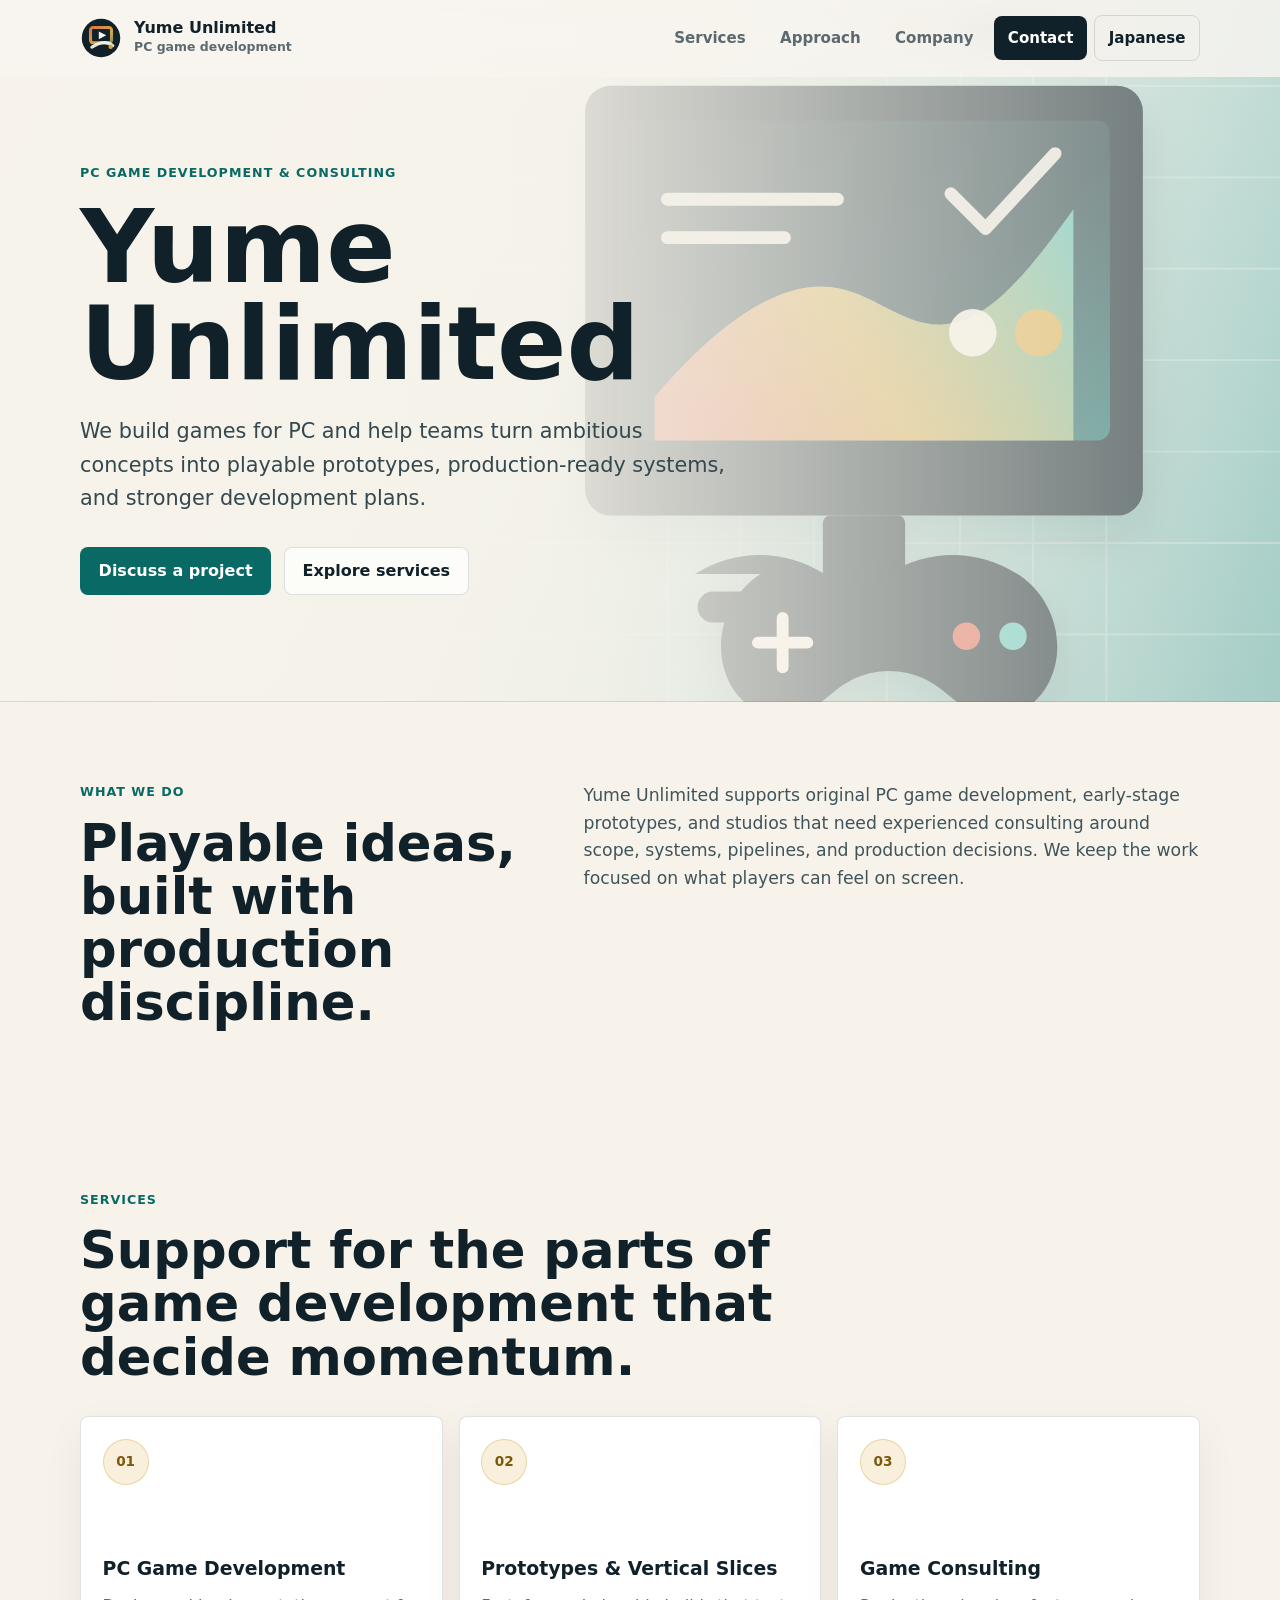
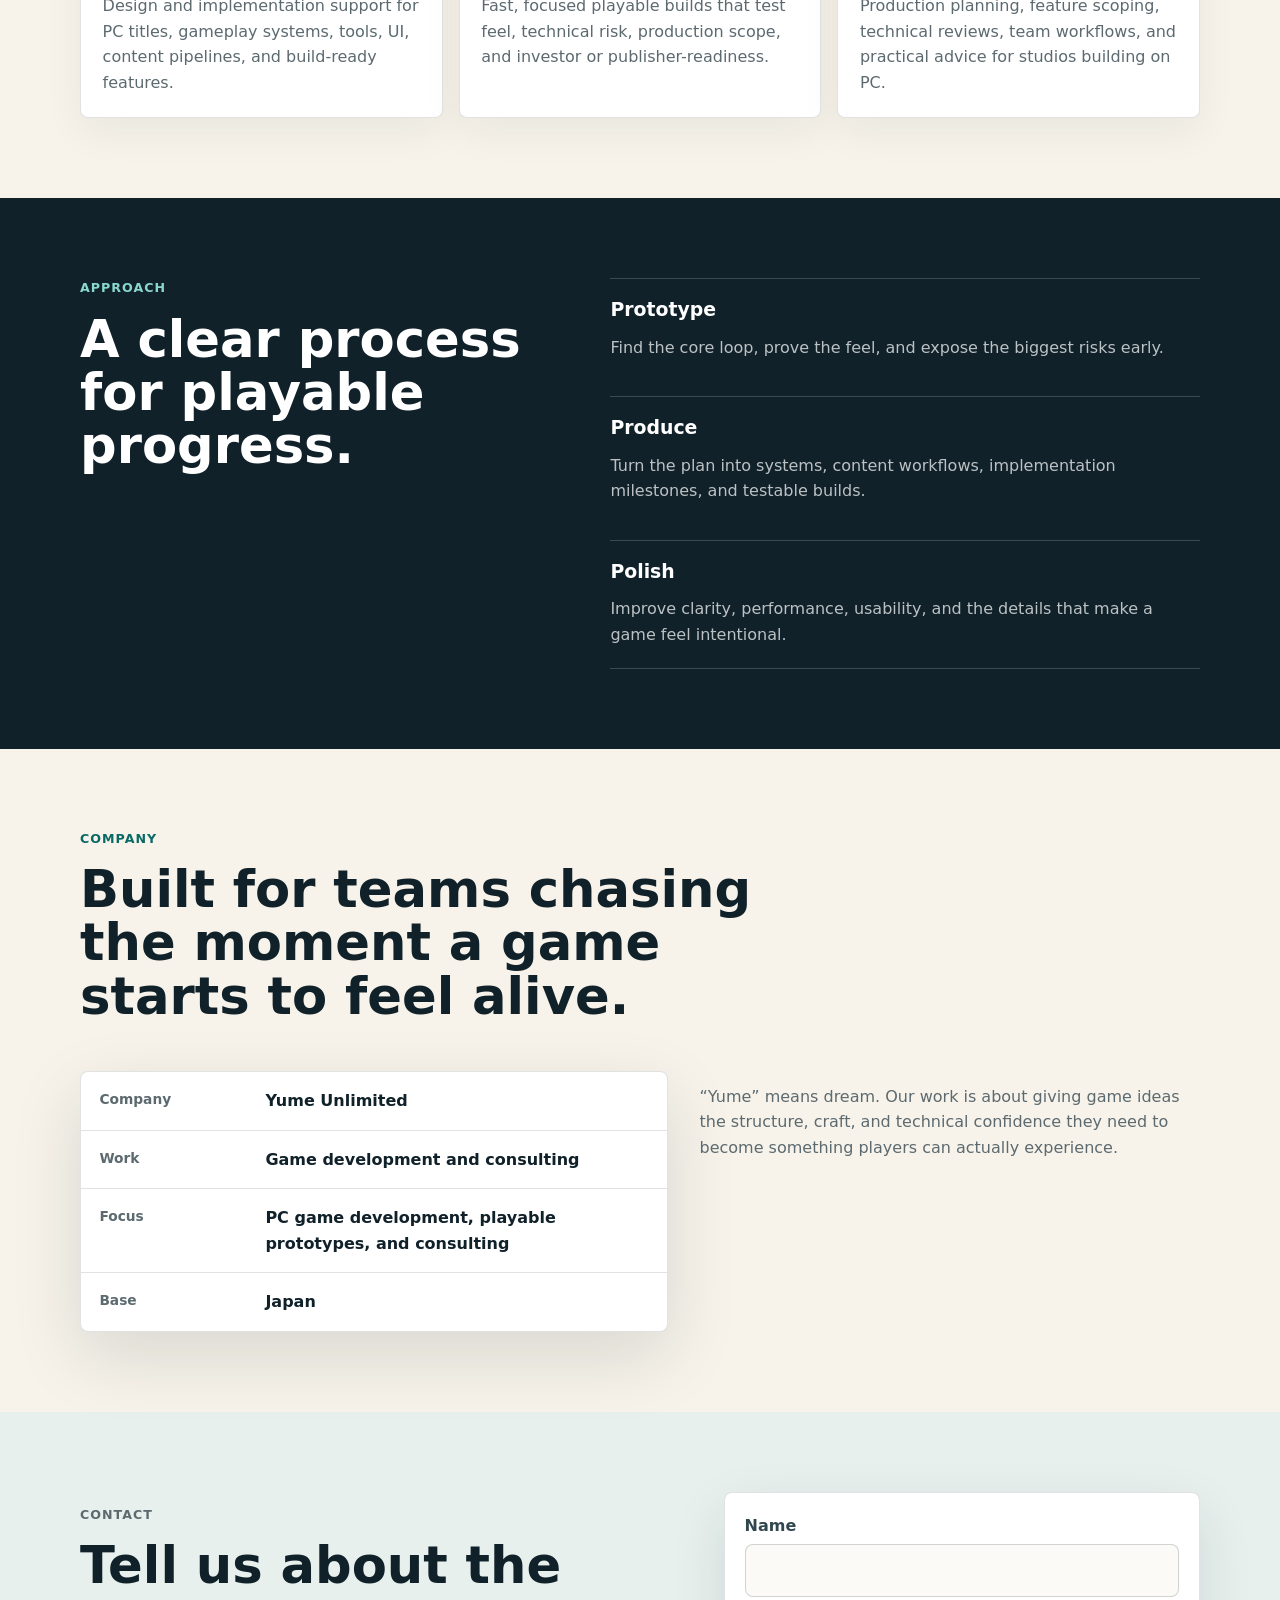
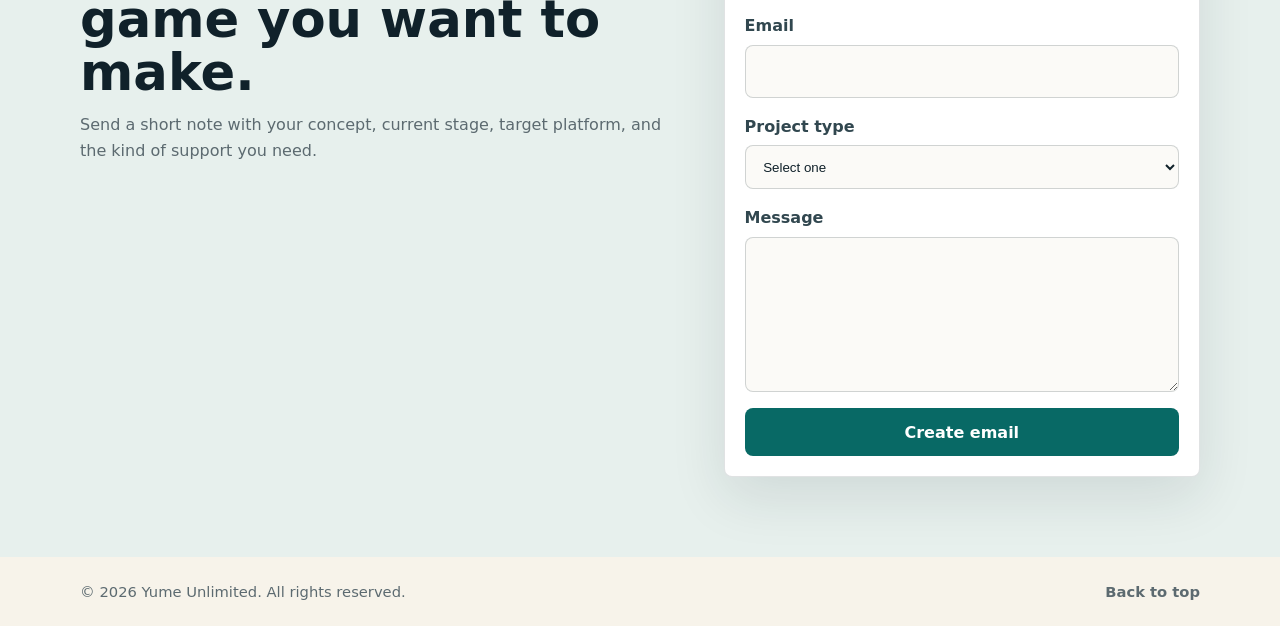
==== index.html @ 92b2bbd2 "First iteration" ====
<!doctype html>
<html lang="en">
  <head>
    <meta charset="utf-8">
    <meta name="viewport" content="width=device-width, initial-scale=1">
    <title>Yume Unlimited</title>
    <meta
      name="description"
      content="Yume Unlimited is a Japan-based PC game development and consulting company."
    >
    <meta name="theme-color" content="#0d1f2d">
    <meta property="og:title" content="Yume Unlimited">
    <meta
      property="og:description"
      content="PC game development, prototypes, production support, and consulting for teams building playable worlds."
    >
    <meta property="og:type" content="website">
    <link rel="icon" href="assets/favicon.svg" type="image/svg+xml">
    <link rel="preload" href="assets/hero-visual.svg" as="image" type="image/svg+xml">
    <link rel="stylesheet" href="styles.css">
  </head>
  <body>
    <a class="skip-link" href="#main">Skip to content</a>

    <header class="site-header" data-header>
      <nav class="nav" aria-label="Primary navigation">
        <a class="brand" href="#top" aria-label="Yume Unlimited home">
          <img src="assets/yume-symbol.svg" alt="" width="42" height="42">
          <span>
            <strong>Yume Unlimited</strong>
            <small>PC game development</small>
          </span>
        </a>

        <button class="nav-toggle" type="button" aria-controls="nav-menu" aria-expanded="false">
          <span class="sr-only">Toggle navigation</span>
          <span></span>
          <span></span>
          <span></span>
        </button>

        <div class="nav-menu" id="nav-menu" data-nav-menu>
          <a href="#services">Services</a>
          <a href="#approach">Approach</a>
          <a href="#company">Company</a>
          <a class="nav-cta" href="#contact">Contact</a>
          <a class="lang-switch" href="ja.html" lang="ja">Japanese</a>
        </div>
      </nav>
    </header>

    <main id="main">
      <section class="hero" id="top" aria-labelledby="hero-title">
        <div class="hero-media" aria-hidden="true"></div>
        <div class="hero-inner">
          <p class="eyebrow">PC game development &amp; consulting</p>
          <h1 id="hero-title">Yume Unlimited</h1>
          <p class="hero-copy">
            We build games for PC and help teams turn ambitious concepts into playable prototypes,
            production-ready systems, and stronger development plans.
          </p>
          <div class="hero-actions" aria-label="Primary actions">
            <a class="button primary" href="#contact">Discuss a project</a>
            <a class="button secondary" href="#services">Explore services</a>
          </div>
        </div>
      </section>

      <section class="section intro" aria-label="Company introduction">
        <div class="section-grid">
          <div>
            <p class="section-kicker">What we do</p>
            <h2>Playable ideas, built with production discipline.</h2>
          </div>
          <p>
            Yume Unlimited supports original PC game development, early-stage prototypes, and studios that
            need experienced consulting around scope, systems, pipelines, and production decisions. We keep
            the work focused on what players can feel on screen.
          </p>
        </div>
      </section>

      <section class="section services" id="services" aria-labelledby="services-title">
        <div class="section-heading">
          <p class="section-kicker">Services</p>
          <h2 id="services-title">Support for the parts of game development that decide momentum.</h2>
        </div>

        <div class="service-grid">
          <article class="service-card">
            <span class="service-icon" aria-hidden="true">01</span>
            <h3>PC Game Development</h3>
            <p>
              Design and implementation support for PC titles, gameplay systems, tools, UI, content
              pipelines, and build-ready features.
            </p>
          </article>

          <article class="service-card">
            <span class="service-icon" aria-hidden="true">02</span>
            <h3>Prototypes &amp; Vertical Slices</h3>
            <p>
              Fast, focused playable builds that test feel, technical risk, production scope, and investor
              or publisher-readiness.
            </p>
          </article>

          <article class="service-card">
            <span class="service-icon" aria-hidden="true">03</span>
            <h3>Game Consulting</h3>
            <p>
              Production planning, feature scoping, technical reviews, team workflows, and practical advice
              for studios building on PC.
            </p>
          </article>
        </div>
      </section>

      <section class="feature-band" id="approach" aria-labelledby="approach-title">
        <div class="feature-inner">
          <div>
            <p class="section-kicker">Approach</p>
            <h2 id="approach-title">A clear process for playable progress.</h2>
          </div>
          <div class="process-list">
            <article>
              <h3>Prototype</h3>
              <p>Find the core loop, prove the feel, and expose the biggest risks early.</p>
            </article>
            <article>
              <h3>Produce</h3>
              <p>Turn the plan into systems, content workflows, implementation milestones, and testable builds.</p>
            </article>
            <article>
              <h3>Polish</h3>
              <p>Improve clarity, performance, usability, and the details that make a game feel intentional.</p>
            </article>
          </div>
        </div>
      </section>

      <section class="section company" id="company" aria-labelledby="company-title">
        <div class="section-heading">
          <p class="section-kicker">Company</p>
          <h2 id="company-title">Built for teams chasing the moment a game starts to feel alive.</h2>
        </div>

        <div class="company-panel">
          <dl>
            <div>
              <dt>Company</dt>
              <dd>Yume Unlimited</dd>
            </div>
            <div>
              <dt>Work</dt>
              <dd>Game development and consulting</dd>
            </div>
            <div>
              <dt>Focus</dt>
              <dd>PC game development, playable prototypes, and consulting</dd>
            </div>
            <div>
              <dt>Base</dt>
              <dd>Japan</dd>
            </div>
          </dl>
          <p>
            “Yume” means dream. Our work is about giving game ideas the structure, craft, and technical
            confidence they need to become something players can actually experience.
          </p>
        </div>
      </section>

      <section class="contact-section" id="contact" aria-labelledby="contact-title">
        <div class="contact-inner">
          <div>
            <p class="section-kicker">Contact</p>
            <h2 id="contact-title">Tell us about the game you want to make.</h2>
            <p>
              Send a short note with your concept, current stage, target platform, and the kind of support
              you need.
            </p>
          </div>

          <form class="contact-form" data-contact-form>
            <label>
              <span>Name</span>
              <input name="name" type="text" autocomplete="name" required>
            </label>
            <label>
              <span>Email</span>
              <input name="email" type="email" autocomplete="email" required>
            </label>
            <label>
              <span>Project type</span>
              <select name="projectType" required>
                <option value="">Select one</option>
                <option>Original PC game development</option>
                <option>Prototype or vertical slice</option>
                <option>Consulting or production support</option>
                <option>Technical review</option>
              </select>
            </label>
            <label>
              <span>Message</span>
              <textarea name="message" rows="5" required></textarea>
            </label>
            <button class="button primary" type="submit">Create email</button>
          </form>
        </div>
      </section>
    </main>

    <footer class="site-footer">
      <p>&copy; <span data-year></span> Yume Unlimited. All rights reserved.</p>
      <a href="#top">Back to top</a>
    </footer>

    <script src="script.js"></script>
  </body>
</html>
---- styles.css ----
:root {
  --ink: #10212a;
  --muted: #5c6a70;
  --paper: #f7f3ea;
  --surface: #ffffff;
  --line: rgba(16, 33, 42, 0.13);
  --teal: #1d8a84;
  --teal-dark: #086965;
  --coral: #db5f4a;
  --gold: #d8ac46;
  --shadow: 0 24px 70px rgba(16, 33, 42, 0.13);
  --radius: 8px;
  color-scheme: light;
  font-family:
    Inter, ui-sans-serif, system-ui, -apple-system, BlinkMacSystemFont, "Segoe UI",
    "Hiragino Sans", "Yu Gothic", Meiryo, sans-serif;
}

* {
  box-sizing: border-box;
}

html {
  scroll-behavior: smooth;
}

body {
  margin: 0;
  background: var(--paper);
  color: var(--ink);
  font-size: 16px;
  line-height: 1.6;
}

body.nav-open {
  overflow: hidden;
}

img {
  display: block;
  max-width: 100%;
}

a {
  color: inherit;
  text-decoration: none;
}

button,
input,
textarea {
  font: inherit;
}

.skip-link,
.sr-only {
  position: absolute;
  width: 1px;
  height: 1px;
  padding: 0;
  margin: -1px;
  overflow: hidden;
  clip: rect(0, 0, 0, 0);
  white-space: nowrap;
  border: 0;
}

.skip-link:focus {
  z-index: 100;
  top: 1rem;
  left: 1rem;
  width: auto;
  height: auto;
  padding: 0.75rem 1rem;
  margin: 0;
  clip: auto;
  background: var(--surface);
  border: 1px solid var(--line);
  border-radius: var(--radius);
}

.site-header {
  position: fixed;
  z-index: 20;
  top: 0;
  right: 0;
  left: 0;
  background: rgba(248, 245, 239, 0.82);
  border-bottom: 1px solid transparent;
  backdrop-filter: blur(18px);
  transition:
    background 180ms ease,
    border-color 180ms ease,
    box-shadow 180ms ease;
}

.site-header.is-scrolled {
  background: rgba(248, 245, 239, 0.96);
  border-color: var(--line);
  box-shadow: 0 8px 22px rgba(16, 33, 42, 0.06);
}

.nav {
  display: flex;
  align-items: center;
  justify-content: space-between;
  width: min(1120px, calc(100% - 2rem));
  min-height: 76px;
  margin: 0 auto;
  gap: 1rem;
}

.brand {
  display: inline-flex;
  align-items: center;
  gap: 0.75rem;
  min-width: 0;
  font-weight: 700;
}

.brand img {
  flex: 0 0 auto;
}

.brand span {
  display: grid;
  gap: 0.02rem;
}

.brand strong {
  line-height: 1.1;
}

.brand small {
  color: var(--muted);
  font-size: 0.78rem;
  font-weight: 600;
  letter-spacing: 0;
}

.nav-menu {
  display: flex;
  align-items: center;
  gap: 0.45rem;
}

.nav-menu a {
  min-height: 42px;
  padding: 0.62rem 0.85rem;
  border-radius: var(--radius);
  color: var(--muted);
  font-size: 0.94rem;
  font-weight: 650;
  transition:
    background 160ms ease,
    color 160ms ease;
}

.nav-menu a:hover,
.nav-menu a:focus-visible {
  background: rgba(29, 127, 120, 0.09);
  color: var(--ink);
  outline: none;
}

.nav-menu .nav-cta {
  background: var(--ink);
  color: #fff;
}

.nav-menu .nav-cta:hover,
.nav-menu .nav-cta:focus-visible {
  background: var(--teal-dark);
  color: #fff;
}

.nav-menu .lang-switch {
  border: 1px solid var(--line);
  color: var(--ink);
}

.nav-menu .lang-switch:hover,
.nav-menu .lang-switch:focus-visible {
  border-color: rgba(29, 127, 120, 0.34);
}

.nav-toggle {
  display: none;
  place-items: center;
  width: 44px;
  height: 44px;
  padding: 0;
  background: var(--surface);
  border: 1px solid var(--line);
  border-radius: var(--radius);
  cursor: pointer;
}

.nav-toggle span:not(.sr-only) {
  display: block;
  width: 18px;
  height: 2px;
  margin: 2px 0;
  background: var(--ink);
  border-radius: 999px;
}

.hero {
  position: relative;
  display: grid;
  align-items: center;
  min-height: 78vh;
  padding: 8.5rem 1rem 5rem;
  overflow: hidden;
  background: #eaf0eb;
  isolation: isolate;
}

.hero-media {
  position: absolute;
  inset: 0;
  z-index: -2;
  background:
    linear-gradient(90deg, rgba(247, 243, 234, 0.98) 0%, rgba(247, 243, 234, 0.91) 43%, rgba(247, 243, 234, 0.34) 100%),
    url("assets/hero-visual.svg") center right / cover no-repeat;
}

.hero::after {
  position: absolute;
  right: 0;
  bottom: 0;
  left: 0;
  z-index: -1;
  height: 1px;
  background: var(--line);
  content: "";
}

.hero-inner {
  width: min(1120px, 100%);
  margin: 0 auto;
}

.eyebrow,
.section-kicker {
  margin: 0 0 0.9rem;
  color: var(--teal-dark);
  font-size: 0.79rem;
  font-weight: 800;
  letter-spacing: 0.08em;
  text-transform: uppercase;
}

.hero h1 {
  max-width: 760px;
  margin: 0;
  font-size: clamp(3rem, 8vw, 6.4rem);
  line-height: 0.95;
  letter-spacing: 0;
}

.hero-copy {
  max-width: 650px;
  margin: 1.45rem 0 0;
  color: #34484f;
  font-size: clamp(1.05rem, 2vw, 1.3rem);
}

.hero-actions {
  display: flex;
  flex-wrap: wrap;
  gap: 0.8rem;
  margin-top: 2rem;
}

.button {
  display: inline-flex;
  align-items: center;
  justify-content: center;
  min-height: 48px;
  padding: 0.78rem 1.1rem;
  border: 1px solid transparent;
  border-radius: var(--radius);
  font-weight: 760;
  line-height: 1.2;
  cursor: pointer;
  transition:
    background 160ms ease,
    border-color 160ms ease,
    color 160ms ease,
    transform 160ms ease;
}

.button:hover,
.button:focus-visible {
  transform: translateY(-1px);
  outline: none;
}

.button.primary {
  background: var(--teal-dark);
  color: #fff;
}

.button.primary:hover,
.button.primary:focus-visible {
  background: var(--ink);
}

.button.secondary {
  background: rgba(255, 255, 255, 0.72);
  border-color: var(--line);
  color: var(--ink);
}

.section {
  width: min(1120px, calc(100% - 2rem));
  margin: 0 auto;
  padding: 5rem 0;
}

.section-grid {
  display: grid;
  grid-template-columns: minmax(0, 0.85fr) minmax(0, 1.15fr);
  gap: 3rem;
  align-items: start;
}

h2 {
  margin: 0;
  font-size: clamp(2rem, 4vw, 3.45rem);
  line-height: 1.04;
  letter-spacing: 0;
}

h3 {
  margin: 0;
  font-size: 1.18rem;
  line-height: 1.25;
  letter-spacing: 0;
}

p {
  margin: 0;
}

.intro p:not(.section-kicker) {
  color: #40545b;
  font-size: 1.08rem;
}

.section-heading {
  max-width: 760px;
  margin-bottom: 2rem;
}

.service-grid {
  display: grid;
  grid-template-columns: repeat(3, minmax(0, 1fr));
  gap: 1rem;
}

.service-card {
  min-height: 280px;
  padding: 1.35rem;
  background: var(--surface);
  border: 1px solid var(--line);
  border-radius: var(--radius);
  box-shadow: 0 14px 40px rgba(16, 33, 42, 0.06);
}

.service-icon {
  display: inline-grid;
  place-items: center;
  width: 46px;
  height: 46px;
  margin-bottom: 4.5rem;
  background: rgba(215, 167, 67, 0.18);
  border: 1px solid rgba(215, 167, 67, 0.38);
  border-radius: 50%;
  color: #7d5a09;
  font-size: 0.85rem;
  font-weight: 800;
}

.service-card p,
.process-list p,
.company-panel p,
.contact-inner p {
  margin-top: 0.8rem;
  color: var(--muted);
}

.feature-band {
  background: var(--ink);
  color: #fff;
}

.feature-inner {
  display: grid;
  grid-template-columns: minmax(0, 0.9fr) minmax(0, 1.1fr);
  gap: 3rem;
  width: min(1120px, calc(100% - 2rem));
  margin: 0 auto;
  padding: 5rem 0;
}

.feature-band .section-kicker {
  color: #8ad8cd;
}

.process-list {
  display: grid;
  gap: 1rem;
}

.process-list article {
  padding: 1.2rem 0 1.25rem;
  border-top: 1px solid rgba(255, 255, 255, 0.18);
}

.process-list article:last-child {
  border-bottom: 1px solid rgba(255, 255, 255, 0.18);
}

.process-list p {
  color: rgba(255, 255, 255, 0.72);
}

.company-panel {
  display: grid;
  grid-template-columns: minmax(0, 1.08fr) minmax(0, 0.92fr);
  gap: 2rem;
  align-items: start;
  padding-top: 1rem;
}

.company-panel dl {
  display: grid;
  margin: 0;
  background: var(--surface);
  border: 1px solid var(--line);
  border-radius: var(--radius);
  box-shadow: var(--shadow);
}

.company-panel dl div {
  display: grid;
  grid-template-columns: 150px minmax(0, 1fr);
  gap: 1rem;
  padding: 1rem 1.15rem;
  border-bottom: 1px solid var(--line);
}

.company-panel dl div:last-child {
  border-bottom: 0;
}

dt {
  color: var(--muted);
  font-size: 0.86rem;
  font-weight: 760;
}

dd {
  margin: 0;
  font-weight: 700;
}

.contact-section {
  padding: 5rem 1rem;
  background: #e7f0ed;
}

.contact-inner {
  display: grid;
  grid-template-columns: minmax(0, 0.9fr) minmax(320px, 0.72fr);
  gap: 3rem;
  width: min(1120px, 100%);
  margin: 0 auto;
  align-items: start;
}

.contact-form {
  display: grid;
  gap: 1rem;
  padding: 1.25rem;
  background: var(--surface);
  border: 1px solid var(--line);
  border-radius: var(--radius);
  box-shadow: 0 20px 55px rgba(16, 33, 42, 0.11);
}

.contact-form label {
  display: grid;
  gap: 0.35rem;
  color: #31474f;
  font-weight: 720;
}

.contact-form input,
.contact-form select,
.contact-form textarea {
  width: 100%;
  padding: 0.8rem 0.85rem;
  background: #fbfaf7;
  border: 1px solid rgba(16, 33, 42, 0.18);
  border-radius: var(--radius);
  color: var(--ink);
}

.contact-form input:focus,
.contact-form select:focus,
.contact-form textarea:focus {
  border-color: var(--teal);
  box-shadow: 0 0 0 3px rgba(29, 127, 120, 0.16);
  outline: none;
}

.contact-form textarea {
  resize: vertical;
}

.site-footer {
  display: flex;
  align-items: center;
  justify-content: space-between;
  gap: 1rem;
  width: min(1120px, calc(100% - 2rem));
  margin: 0 auto;
  padding: 1.4rem 0;
  color: var(--muted);
  font-size: 0.92rem;
}

.site-footer a {
  font-weight: 760;
}

@media (max-width: 860px) {
  .nav-toggle {
    display: grid;
  }

  .nav-menu {
    position: fixed;
    top: 76px;
    right: 1rem;
    left: 1rem;
    display: grid;
    gap: 0.35rem;
    padding: 0.6rem;
    background: rgba(255, 255, 255, 0.97);
    border: 1px solid var(--line);
    border-radius: var(--radius);
    box-shadow: var(--shadow);
    opacity: 0;
    pointer-events: none;
    transform: translateY(-8px);
    transition:
      opacity 160ms ease,
      transform 160ms ease;
  }

  body.nav-open .nav-menu {
    opacity: 1;
    pointer-events: auto;
    transform: translateY(0);
  }

  .hero {
    min-height: auto;
    padding-top: 8rem;
  }

  .hero-media {
    background:
      linear-gradient(180deg, rgba(247, 243, 234, 0.98) 0%, rgba(247, 243, 234, 0.88) 62%, rgba(247, 243, 234, 0.72) 100%),
      url("assets/hero-visual.svg") center bottom / cover no-repeat;
  }

  .section-grid,
  .feature-inner,
  .company-panel,
  .contact-inner {
    grid-template-columns: 1fr;
    gap: 2rem;
  }

  .service-grid {
    grid-template-columns: 1fr;
  }

  .service-card {
    min-height: auto;
  }

  .service-icon {
    margin-bottom: 2.6rem;
  }
}

@media (max-width: 560px) {
  .nav {
    width: min(100% - 1rem, 1120px);
  }

  .brand strong {
    font-size: 0.94rem;
  }

  .brand small {
    font-size: 0.72rem;
  }

  .hero {
    padding: 7rem 1rem 4rem;
  }

  .hero-actions,
  .button {
    width: 100%;
  }

  .section,
  .feature-inner,
  .contact-section {
    padding-top: 4rem;
    padding-bottom: 4rem;
  }

  .company-panel dl div {
    grid-template-columns: 1fr;
    gap: 0.2rem;
  }

  .contact-inner {
    grid-template-columns: minmax(0, 1fr);
  }

  .site-footer {
    align-items: flex-start;
    flex-direction: column;
  }
}

@media (prefers-reduced-motion: reduce) {
  *,
  *::before,
  *::after {
    scroll-behavior: auto !important;
    transition-duration: 0.01ms !important;
    animation-duration: 0.01ms !important;
    animation-iteration-count: 1 !important;
  }
}
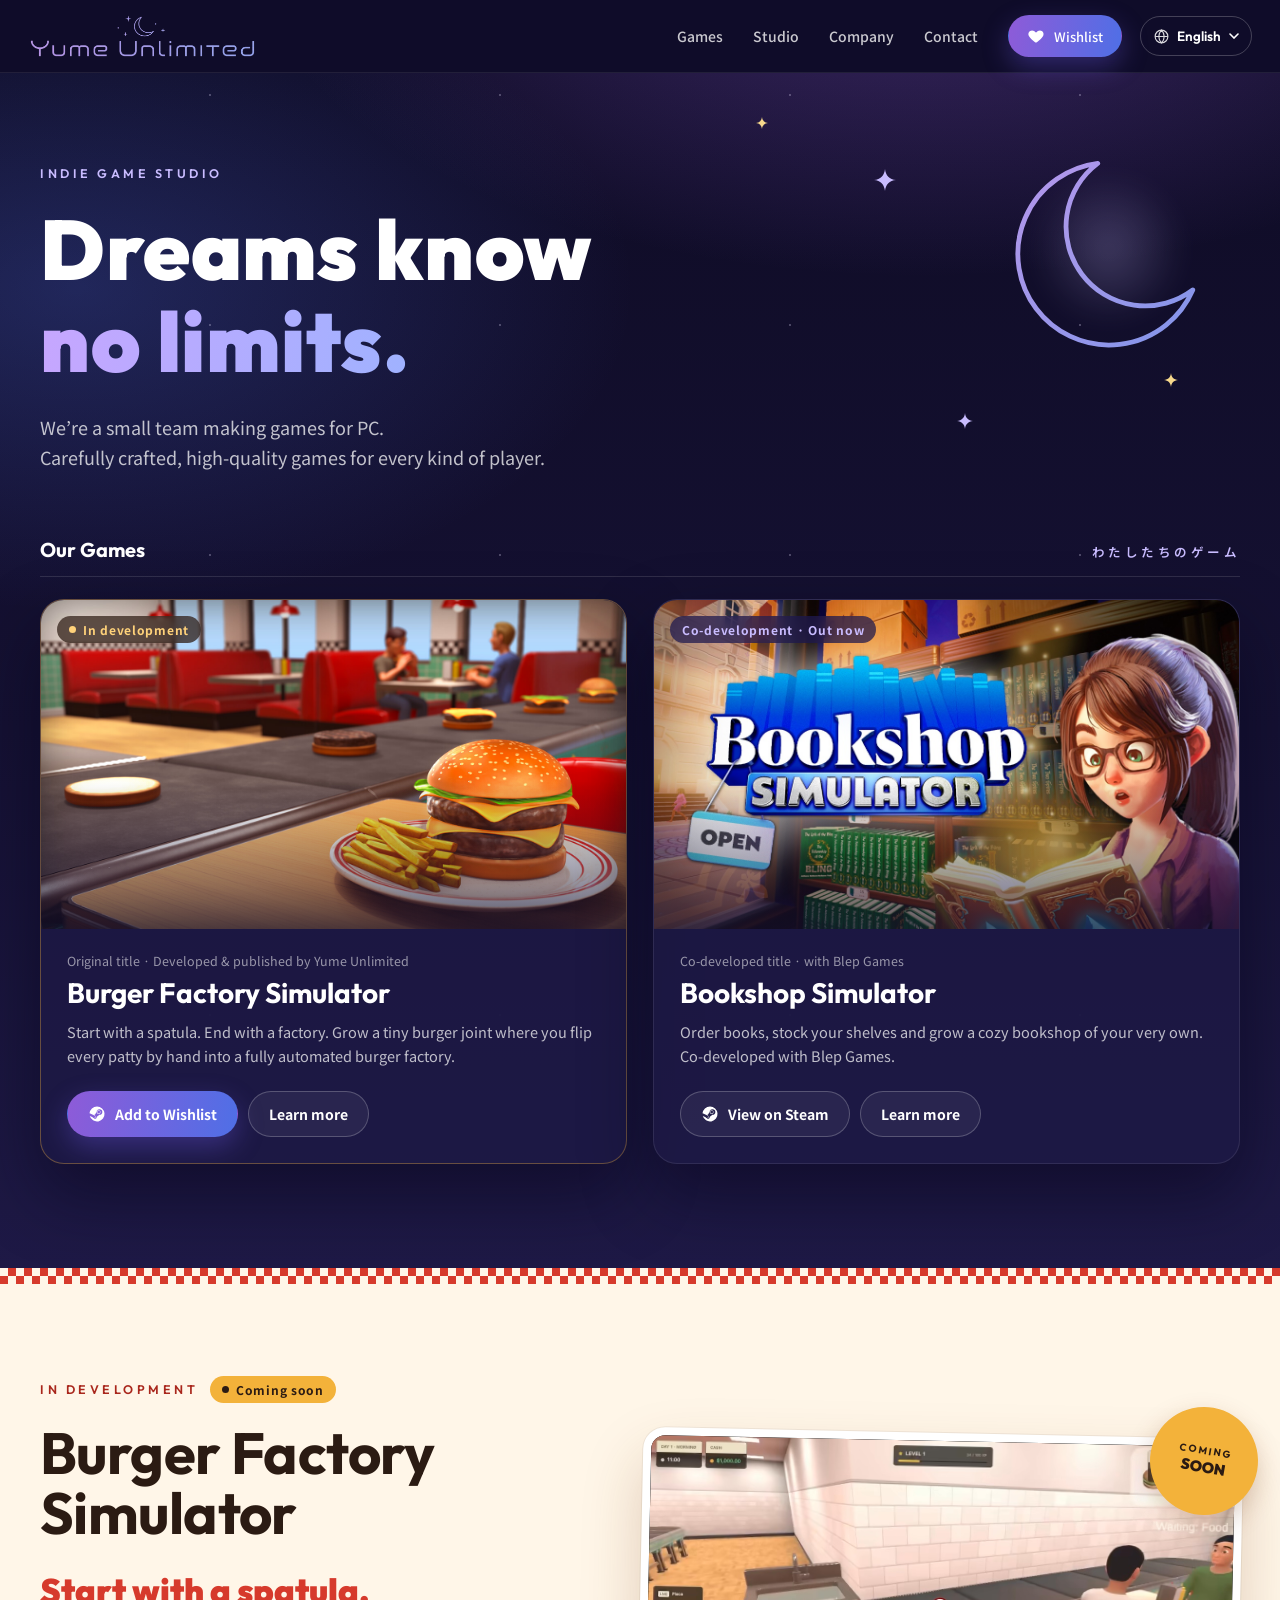
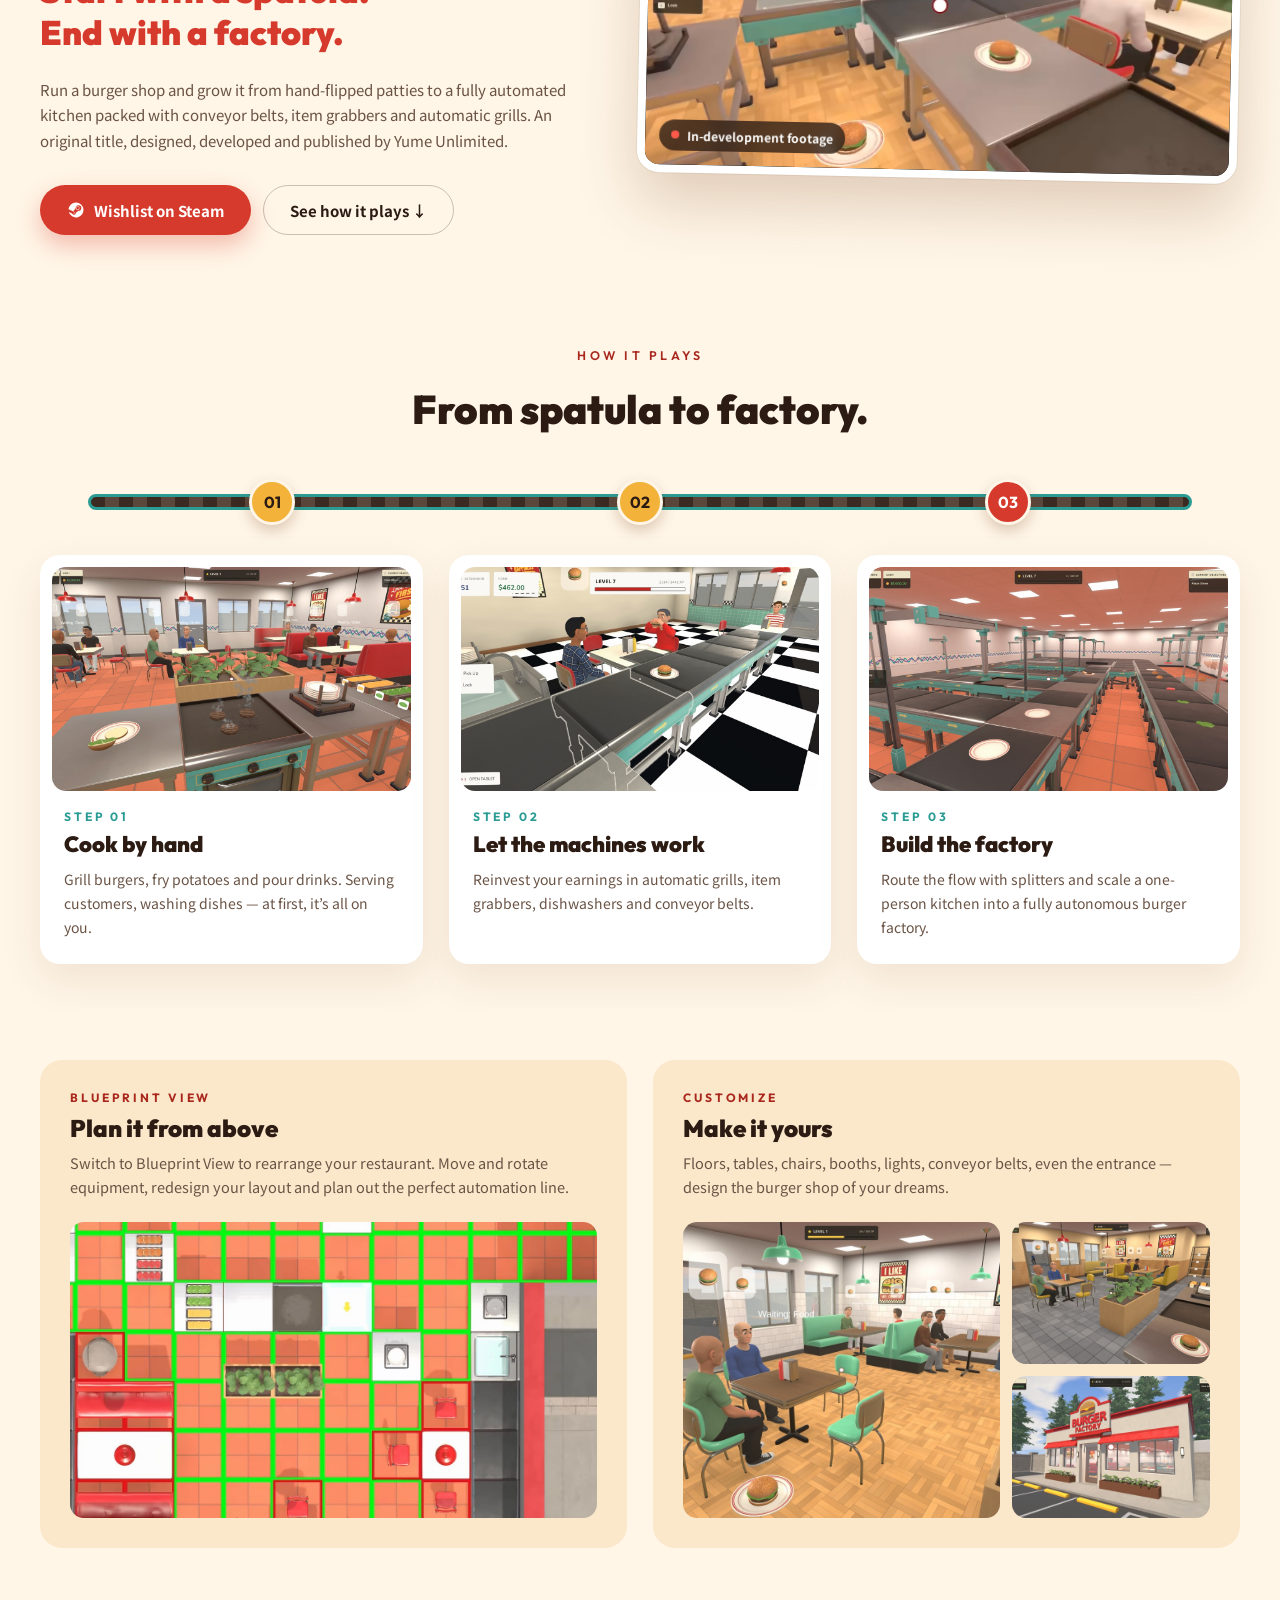
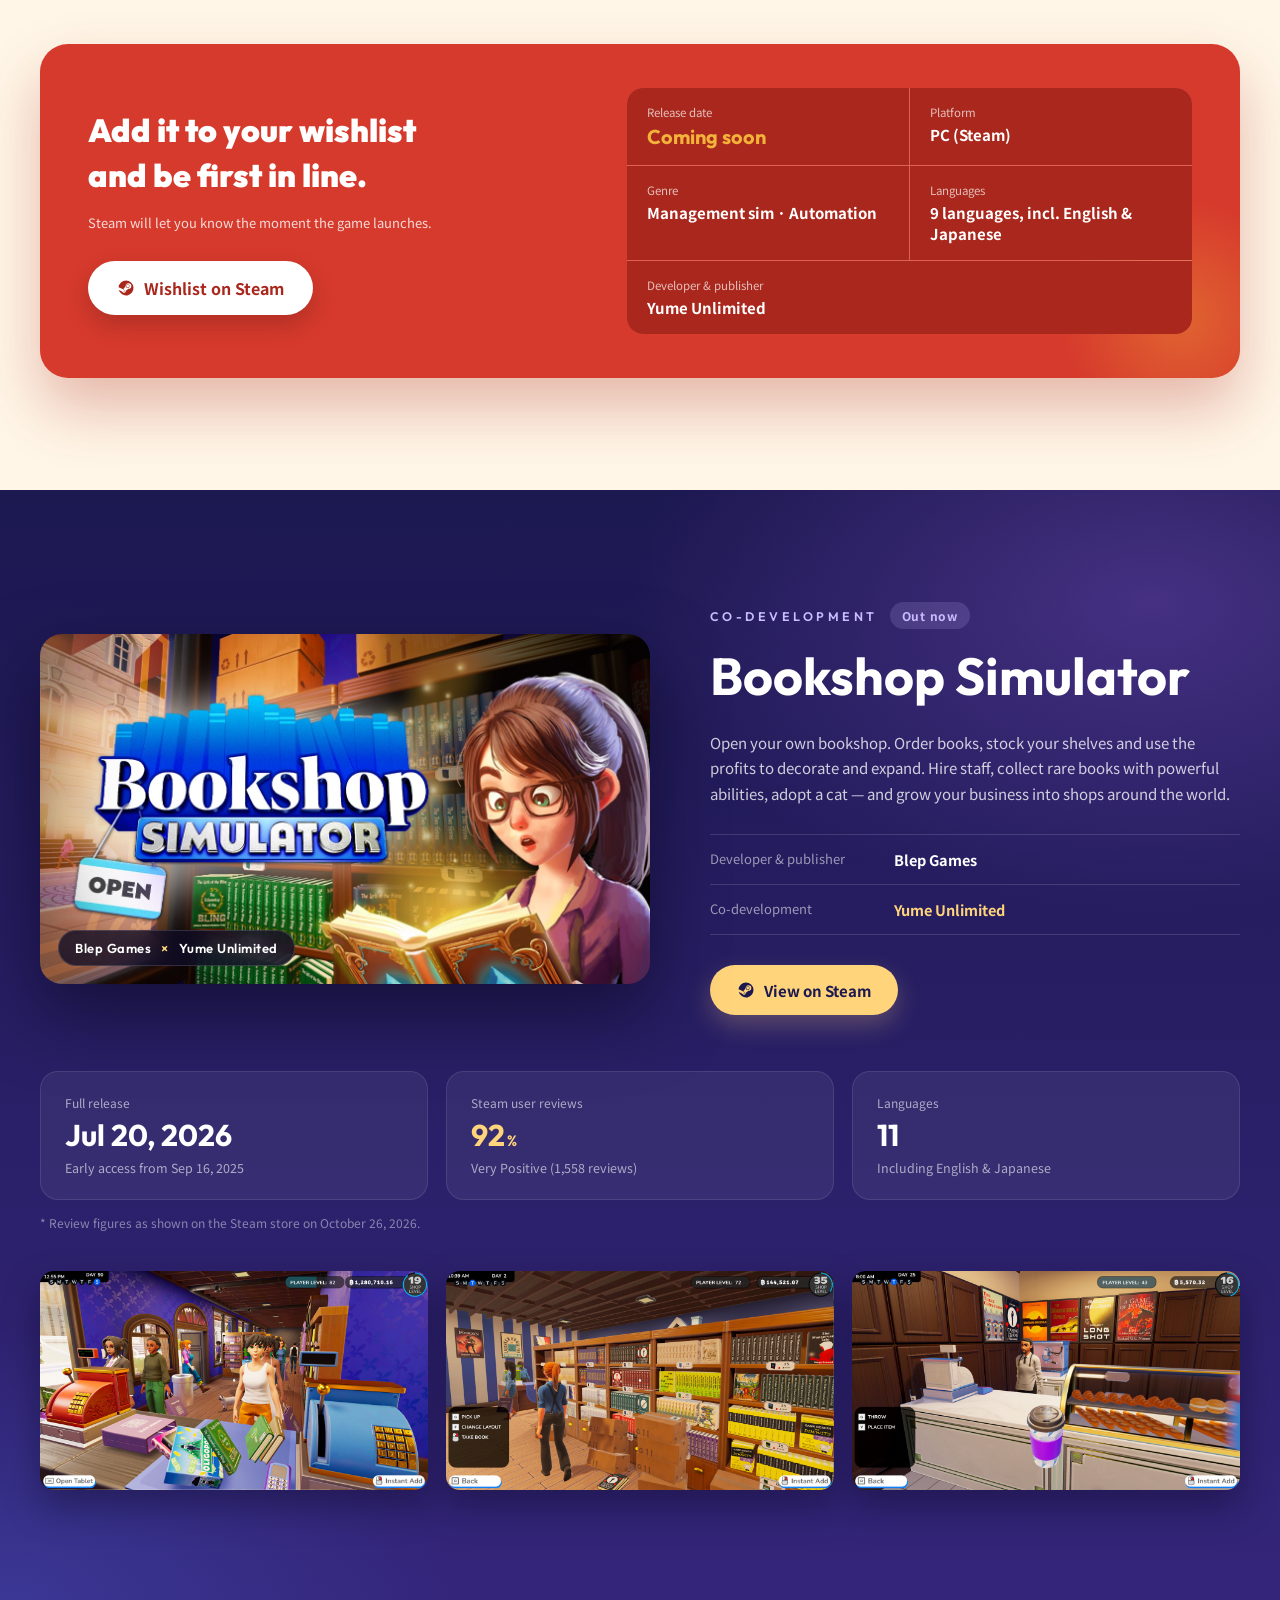
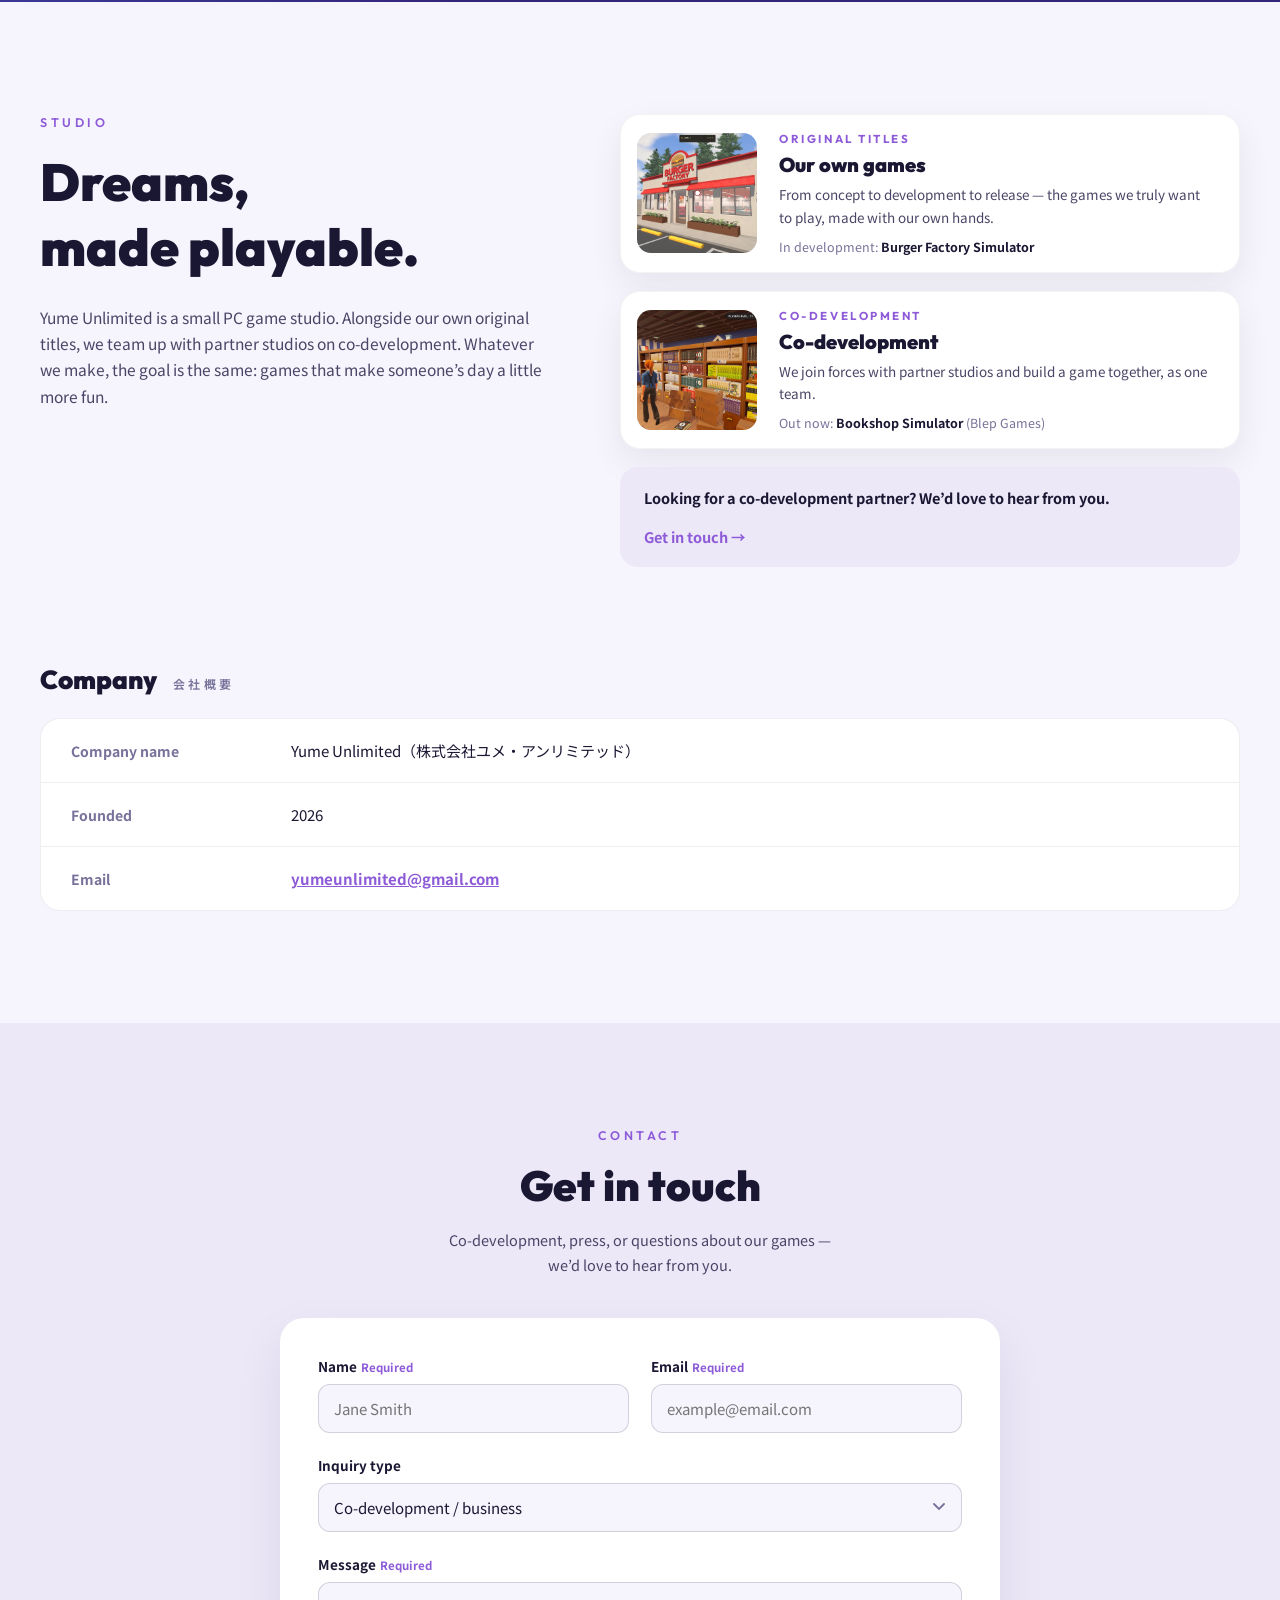
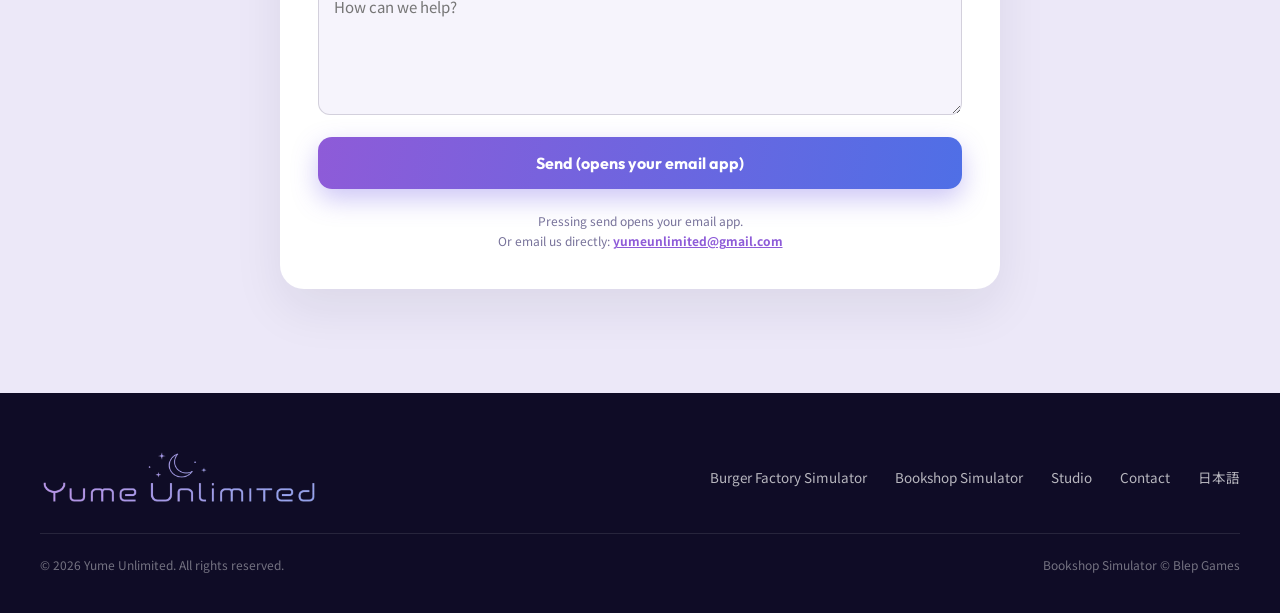
==== commit 4ad9c022: "Redesign site: showcase Burger Factory Simulator and Bookshop Simulator, English at / and Japanese a" ====
--- a/index.html
+++ b/index.html
@@ -1,221 +1,400 @@
-<!doctype html>
+<!DOCTYPE html>
 <html lang="en">
-  <head>
-    <meta charset="utf-8">
-    <meta name="viewport" content="width=device-width, initial-scale=1">
-    <title>Yume Unlimited</title>
-    <meta
-      name="description"
-      content="Yume Unlimited is a Japan-based PC game development and consulting company."
-    >
-    <meta name="theme-color" content="#0d1f2d">
-    <meta property="og:title" content="Yume Unlimited">
-    <meta
-      property="og:description"
-      content="PC game development, prototypes, production support, and consulting for teams building playable worlds."
-    >
-    <meta property="og:type" content="website">
-    <link rel="icon" href="assets/favicon.svg" type="image/svg+xml">
-    <link rel="preload" href="assets/hero-visual.svg" as="image" type="image/svg+xml">
-    <link rel="stylesheet" href="styles.css">
-  </head>
-  <body>
-    <a class="skip-link" href="#main">Skip to content</a>
-
-    <header class="site-header" data-header>
-      <nav class="nav" aria-label="Primary navigation">
-        <a class="brand" href="#top" aria-label="Yume Unlimited home">
-          <img src="assets/yume-symbol.svg" alt="" width="42" height="42">
-          <span>
-            <strong>Yume Unlimited</strong>
-            <small>PC game development</small>
-          </span>
-        </a>
-
-        <button class="nav-toggle" type="button" aria-controls="nav-menu" aria-expanded="false">
-          <span class="sr-only">Toggle navigation</span>
-          <span></span>
-          <span></span>
-          <span></span>
+<head>
+  <meta charset="utf-8">
+  <meta name="viewport" content="width=device-width, initial-scale=1">
+  <meta name="description" content="Yume Unlimited is a small PC game studio. Now developing Burger Factory Simulator, and co-developer of Bookshop Simulator with Blep Games.">
+  <meta name="theme-color" content="#151133">
+  <link rel="canonical" href="https://yumeunlimited.com/">
+  <!-- Language versions: English at /, Japanese at /ja/ -->
+  <link rel="alternate" hreflang="en" href="https://yumeunlimited.com/">
+  <link rel="alternate" hreflang="ja" href="https://yumeunlimited.com/ja/">
+  <link rel="alternate" hreflang="x-default" href="https://yumeunlimited.com/">
+  <link rel="icon" href="assets/favicon.svg" type="image/svg+xml">
+  <!-- Open Graph / Twitter — controls how the page looks when its link is shared -->
+  <meta property="og:type" content="website">
+  <meta property="og:site_name" content="Yume Unlimited">
+  <meta property="og:locale" content="en_US">
+  <meta property="og:locale:alternate" content="ja_JP">
+  <meta property="og:title" content="Yume Unlimited | Game Studio">
+  <meta property="og:description" content="Now in development: Burger Factory Simulator. Start with a spatula. End with a factory.">
+  <meta property="og:url" content="https://yumeunlimited.com/">
+  <meta property="og:image" content="https://yumeunlimited.com/assets/burger-keyart.jpg">
+  <meta name="twitter:card" content="summary_large_image">
+  <meta name="twitter:title" content="Yume Unlimited | Game Studio">
+  <meta name="twitter:description" content="Now in development: Burger Factory Simulator. Start with a spatula. End with a factory.">
+  <meta name="twitter:image" content="https://yumeunlimited.com/assets/burger-keyart.jpg">
+  <title>Yume Unlimited | Game Studio</title>
+  <link rel="preconnect" href="https://fonts.googleapis.com">
+  <link rel="preconnect" href="https://fonts.gstatic.com" crossorigin>
+  <link href="https://fonts.googleapis.com/css2?family=Zen+Maru+Gothic:wght@500;700;900&family=Noto+Sans+JP:wght@400;500;700&family=Outfit:wght@500;600;700;800&display=swap" rel="stylesheet">
+  <link rel="stylesheet" href="styles.css">
+</head>
+<body>
+
+  <a href="#top" class="skip-link">Skip to content</a>
+
+  <svg width="0" height="0" style="position:absolute" aria-hidden="true">
+    <symbol id="i-sparkle" viewBox="0 0 24 24"><path d="M12 0C12.6 7 17 11.4 24 12 17 12.6 12.6 17 12 24 11.4 17 7 12.6 0 12 7 11.4 11.4 7 12 0Z"/></symbol>
+    <symbol id="i-steam" viewBox="0 0 24 24"><path fill="currentColor" d="M12 2a10 10 0 0 0-9.96 9.14l5.36 2.22a2.8 2.8 0 0 1 1.6-.5h.16l2.39-3.46v-.05a3.78 3.78 0 1 1 3.78 3.78h-.09l-3.4 2.43v.13a2.84 2.84 0 0 1-5.62.57L2.38 14.7A10 10 0 1 0 12 2Zm-4.73 15.2-1.23-.51a2.13 2.13 0 1 0 1.17-2.9l1.27.53a1.57 1.57 0 1 1-1.2 2.89Zm9.46-7.77a2.52 2.52 0 1 0-2.52 2.52 2.52 2.52 0 0 0 2.52-2.52Zm-4.4 0a1.89 1.89 0 1 1 1.89 1.89 1.89 1.89 0 0 1-1.9-1.89Z"/></symbol>
+    <symbol id="i-heart" viewBox="0 0 24 24"><path fill="currentColor" d="M12 21s-7.5-4.6-9.6-9.3C.9 8.3 3 4.5 6.7 4.5c2.1 0 3.6 1.1 4.3 2.4h2c.7-1.3 2.2-2.4 4.3-2.4 3.7 0 5.8 3.8 4.3 7.2C19.5 16.4 12 21 12 21Z"/></symbol>
+    <symbol id="i-globe" viewBox="0 0 24 24"><g fill="none" stroke="currentColor" stroke-width="1.6"><circle cx="12" cy="12" r="9"/><path d="M3 12h18M12 3c2.5 2.6 3.8 5.6 3.8 9s-1.3 6.4-3.8 9c-2.5-2.6-3.8-5.6-3.8-9S9.5 5.6 12 3Z"/></g></symbol>
+  </svg>
+
+  <!-- HEADER -->
+  <header class="site-header">
+    <div class="header-inner">
+      <a href="#top" class="logo-link">
+        <img src="assets/yume-logo-ondark.png" alt="Yume Unlimited" width="229" height="46" decoding="async">
+      </a>
+      <div class="header-right">
+        <nav id="site-nav" class="site-nav">
+          <a href="#games">Games</a>
+          <a href="#studio">Studio</a>
+          <a href="#about">Company</a>
+          <a href="#contact">Contact</a>
+          <a href="https://store.steampowered.com/app/4966970/Burger_Factory_Simulator/" target="_blank" rel="noopener" class="btn btn--grad">
+            <svg aria-hidden="true"><use href="#i-heart"/></svg><span>Wishlist</span>
+          </a>
+        </nav>
+        <label class="lang-switch">
+          <svg aria-hidden="true"><use href="#i-globe"/></svg>
+          <select id="lang-select" aria-label="Language / 言語">
+            <option value="./" selected>English</option>
+            <option value="ja/" lang="ja">日本語</option>
+          </select>
+        </label>
+        <button class="nav-toggle" type="button" aria-label="Open menu" aria-controls="site-nav" aria-expanded="false">
+          <span></span><span></span><span></span>
         </button>
-
-        <div class="nav-menu" id="nav-menu" data-nav-menu>
-          <a href="#services">Services</a>
-          <a href="#approach">Approach</a>
-          <a href="#company">Company</a>
-          <a class="nav-cta" href="#contact">Contact</a>
-          <a class="lang-switch" href="ja.html" lang="ja">Japanese</a>
-        </div>
+      </div>
+    </div>
+  </header>
+
+  <main id="top">
+
+    <!-- HERO -->
+    <section class="hero">
+      <div class="hero-moon" aria-hidden="true">
+        <div class="glow"></div>
+        <svg viewBox="0 0 100 100" width="100%" height="100%">
+          <defs>
+            <linearGradient id="moon-g" x1="0" y1="0" x2="1" y2="1">
+              <stop offset="0" stop-color="#c7a6ff"/>
+              <stop offset="1" stop-color="#8fa4ff"/>
+            </linearGradient>
+          </defs>
+          <path d="M45.3 14.3 A38 38 0 1 0 84.9 67.1 A33 33 0 0 1 45.3 14.3 Z" fill="none" stroke="url(#moon-g)" stroke-width="2" stroke-linejoin="round"/>
+        </svg>
+      </div>
+      <svg class="sparkle s1" viewBox="0 0 24 24" aria-hidden="true"><use href="#i-sparkle"/></svg>
+      <svg class="sparkle s2" viewBox="0 0 24 24" aria-hidden="true"><use href="#i-sparkle"/></svg>
+      <svg class="sparkle s3" viewBox="0 0 24 24" aria-hidden="true"><use href="#i-sparkle"/></svg>
+      <svg class="sparkle s4" viewBox="0 0 24 24" aria-hidden="true"><use href="#i-sparkle"/></svg>
+
+      <div class="hero-content">
+        <div class="hero-intro">
+          <div class="eyebrow">INDIE GAME STUDIO</div>
+          <h1><span class="phrase">Dreams know</span> <span class="phrase grad-text">no limits.</span></h1>
+          <p>We’re a small team making games for PC. <br>Carefully crafted, high-quality games for every kind of player.</p>
+        </div>
+
+        <div id="games" class="games-label">
+          <h2>Our Games</h2>
+          <span>わたしたちのゲーム</span>
+        </div>
+        <div class="games-grid">
+          <article class="game-card game-card--feature">
+            <div class="media">
+              <img src="assets/burger-keyart.jpg" alt="" width="1438" height="810" decoding="async">
+              <span class="pill pill--dev"><span class="dot"></span><span>In development</span></span>
+            </div>
+            <div class="body">
+              <div class="kicker">Original title · Developed &amp; published by Yume Unlimited</div>
+              <h3><a href="#burger-factory">Burger Factory Simulator</a></h3>
+              <p>Start with a spatula. End with a factory. Grow a tiny burger joint where you flip every patty by hand into a fully automated burger factory.</p>
+              <div class="actions">
+                <a href="https://store.steampowered.com/app/4966970/Burger_Factory_Simulator/" target="_blank" rel="noopener" class="btn btn--grad">
+                  <svg aria-hidden="true"><use href="#i-steam"/></svg><span>Add to Wishlist</span>
+                </a>
+                <a href="#burger-factory" class="btn btn--ghost">Learn more</a>
+              </div>
+            </div>
+          </article>
+
+          <article class="game-card">
+            <div class="media">
+              <img src="assets/bookshop-keyart.jpg" alt="" width="1232" height="706" decoding="async">
+              <span class="pill pill--partner">Co-development · Out now</span>
+            </div>
+            <div class="body">
+              <div class="kicker">Co-developed title · with Blep Games</div>
+              <h3><a href="#bookshop">Bookshop Simulator</a></h3>
+              <p>Order books, stock your shelves and grow a cozy bookshop of your very own. Co-developed with Blep Games.</p>
+              <div class="actions">
+                <a href="https://store.steampowered.com/app/3467040/Bookshop_Simulator/" target="_blank" rel="noopener" class="btn btn--ghost">
+                  <svg aria-hidden="true"><use href="#i-steam"/></svg><span>View on Steam</span>
+                </a>
+                <a href="#bookshop" class="btn btn--ghost">Learn more</a>
+              </div>
+            </div>
+          </article>
+        </div>
+      </div>
+    </section>
+
+    <!-- BURGER FACTORY SIMULATOR — in development -->
+    <section id="burger-factory" class="bf">
+      <div class="container">
+        <div class="bf-intro">
+          <div class="reveal">
+            <div class="eyebrow">IN DEVELOPMENT <span class="pill pill--dev"><span class="dot"></span><span>Coming soon</span></span></div>
+            <h2 class="bf-title">Burger Factory<br>Simulator</h2>
+            <p class="bf-tagline">Start with a spatula.<br>End with a factory.</p>
+            <p class="bf-desc">Run a burger shop and grow it from hand-flipped patties to a fully automated kitchen packed with conveyor belts, item grabbers and automatic grills. An original title, designed, developed and published by Yume Unlimited.</p>
+            <div class="bf-ctas">
+              <a href="https://store.steampowered.com/app/4966970/Burger_Factory_Simulator/" target="_blank" rel="noopener" class="btn btn--red">
+                <svg aria-hidden="true"><use href="#i-steam"/></svg><span>Wishlist on Steam</span>
+              </a>
+              <a href="#bf-steps" class="btn btn--outline-dark">See how it plays ↓</a>
+            </div>
+          </div>
+          <div class="bf-media reveal">
+            <div class="bf-sticker" aria-hidden="true"><small>COMING</small>SOON</div>
+            <div class="video-frame">
+              <video src="assets/burger-automation.mp4" poster="assets/burger-automation-poster.jpg" muted loop playsinline autoplay preload="metadata" aria-label="Gameplay footage: burgers carried along a conveyor belt"></video>
+              <span class="video-tag">In-development footage</span>
+            </div>
+          </div>
+        </div>
+
+        <div id="bf-steps" class="bf-steps-head reveal">
+          <div class="eyebrow">HOW IT PLAYS</div>
+          <h3 class="bf-h3">From spatula to factory.</h3>
+        </div>
+        <div class="belt-wrap" aria-hidden="true">
+          <div class="belt"></div>
+          <div class="belt-stops"><span>01</span><span>02</span><span>03</span></div>
+        </div>
+        <div class="bf-steps">
+          <article class="step-card reveal">
+            <button class="shot" type="button" data-full="assets/burger-ss1.jpg"><img src="assets/burger-ss1.jpg" alt="Grilling patties behind the counter" width="1280" height="720" loading="lazy" decoding="async"></button>
+            <div class="step-no">STEP 01</div>
+            <h4>Cook by hand</h4>
+            <p>Grill burgers, fry potatoes and pour drinks. Serving customers, washing dishes — at first, it’s all on you.</p>
+          </article>
+          <article class="step-card reveal">
+            <button class="shot" type="button" data-full="assets/burger-ss5.jpg"><img src="assets/burger-ss5.jpg" alt="A conveyor belt carrying a burger to the dining area" width="1280" height="720" loading="lazy" decoding="async"></button>
+            <div class="step-no">STEP 02</div>
+            <h4>Let the machines work</h4>
+            <p>Reinvest your earnings in automatic grills, item grabbers, dishwashers and conveyor belts.</p>
+          </article>
+          <article class="step-card reveal">
+            <button class="shot" type="button" data-full="assets/burger-ss3.jpg"><img src="assets/burger-ss3.jpg" alt="A fully automated burger factory lined with conveyor belts" width="1280" height="720" loading="lazy" decoding="async"></button>
+            <div class="step-no">STEP 03</div>
+            <h4>Build the factory</h4>
+            <p>Route the flow with splitters and scale a one-person kitchen into a fully autonomous burger factory.</p>
+          </article>
+        </div>
+
+        <div class="bf-duo">
+          <article class="duo-card reveal">
+            <div>
+              <div class="label">BLUEPRINT VIEW</div>
+              <h4>Plan it from above</h4>
+              <p>Switch to Blueprint View to rearrange your restaurant. Move and rotate equipment, redesign your layout and plan out the perfect automation line.</p>
+            </div>
+            <video src="assets/burger-blueprint.mp4" poster="assets/burger-blueprint-poster.jpg" muted loop playsinline autoplay preload="metadata" aria-label="Placing equipment in Blueprint View"></video>
+          </article>
+          <article class="duo-card reveal">
+            <div>
+              <div class="label">CUSTOMIZE</div>
+              <h4>Make it yours</h4>
+              <p>Floors, tables, chairs, booths, lights, conveyor belts, even the entrance — design the burger shop of your dreams.</p>
+            </div>
+            <div class="duo-shots">
+              <button class="shot" type="button" data-full="assets/burger-ss2.jpg"><img src="assets/burger-ss2.jpg" alt="A dining room with mint-green booths" width="1280" height="720" loading="lazy" decoding="async"></button>
+              <div class="stack">
+                <button class="shot" type="button" data-full="assets/burger-ss6.jpg"><img src="assets/burger-ss6.jpg" alt="A dining room styled with yellow chairs" width="1280" height="720" loading="lazy" decoding="async"></button>
+                <button class="shot" type="button" data-full="assets/burger-ss4.jpg"><img src="assets/burger-ss4.jpg" alt="The Burger Factory storefront with red awnings" width="1280" height="720" loading="lazy" decoding="async"></button>
+              </div>
+            </div>
+          </article>
+        </div>
+
+        <div class="bf-launch reveal">
+          <div>
+            <h3><span class="phrase">Add it to your wishlist</span> <span class="phrase">and be first in line.</span></h3>
+            <p class="note">Steam will let you know the moment the game launches.</p>
+            <a href="https://store.steampowered.com/app/4966970/Burger_Factory_Simulator/" target="_blank" rel="noopener" class="btn btn--white">
+              <svg aria-hidden="true"><use href="#i-steam"/></svg><span>Wishlist on Steam</span>
+            </a>
+          </div>
+          <dl class="launch-meta">
+            <div><dt>Release date</dt><dd class="big">Coming soon</dd></div>
+            <div><dt>Platform</dt><dd>PC (Steam)</dd></div>
+            <div><dt>Genre</dt><dd>Management sim · Automation</dd></div>
+            <div><dt>Languages</dt><dd>9 languages, incl. English &amp; Japanese</dd></div>
+            <div><dt>Developer &amp; publisher</dt><dd>Yume Unlimited</dd></div>
+          </dl>
+        </div>
+      </div>
+    </section>
+
+    <!-- BOOKSHOP SIMULATOR — co-development -->
+    <section id="bookshop" class="bs">
+      <div class="container">
+        <div class="bs-grid">
+          <div class="bs-art reveal">
+            <img src="assets/bookshop-keyart.jpg" alt="Bookshop Simulator key art" width="1232" height="706" loading="lazy" decoding="async">
+            <span class="collab-plate">Blep Games <span class="x">×</span> Yume Unlimited</span>
+          </div>
+          <div class="reveal">
+            <div class="eyebrow">CO-DEVELOPMENT <span class="pill pill--partner">Out now</span></div>
+            <h2 class="bs-title">Bookshop Simulator</h2>
+            <p class="bs-desc">Open your own bookshop. Order books, stock your shelves and use the profits to decorate and expand. Hire staff, collect rare books with powerful abilities, adopt a cat — and grow your business into shops around the world.</p>
+            <dl class="credits">
+              <div><dt>Developer &amp; publisher</dt><dd>Blep Games</dd></div>
+              <div><dt>Co-development</dt><dd class="us">Yume Unlimited</dd></div>
+            </dl>
+            <a href="https://store.steampowered.com/app/3467040/Bookshop_Simulator/" target="_blank" rel="noopener" class="btn btn--gold">
+              <svg aria-hidden="true"><use href="#i-steam"/></svg><span>View on Steam</span>
+            </a>
+          </div>
+        </div>
+
+        <div class="bs-stats reveal">
+          <div class="stat">
+            <div class="k">Full release</div>
+            <div class="v">Jul 20, 2026</div>
+            <div class="s">Early access from Sep 16, 2025</div>
+          </div>
+          <div class="stat">
+            <div class="k">Steam user reviews</div>
+            <div class="v gold">92<small>%</small></div>
+            <div class="s">Very Positive (1,558 reviews)</div>
+          </div>
+          <div class="stat">
+            <div class="k">Languages</div>
+            <div class="v">11</div>
+            <div class="s">Including English &amp; Japanese</div>
+          </div>
+        </div>
+        <p class="bs-asof">* Review figures as shown on the Steam store on October 26, 2026.</p>
+
+        <div class="bs-shots">
+          <button class="shot reveal" type="button" data-full="assets/bookshop-ss1.jpg"><img src="assets/bookshop-ss1.jpg" alt="Customers lining up at the bookshop register" width="1280" height="720" loading="lazy" decoding="async"></button>
+          <button class="shot reveal" type="button" data-full="assets/bookshop-ss2.jpg"><img src="assets/bookshop-ss2.jpg" alt="Stocking books on the shelves" width="1280" height="720" loading="lazy" decoding="async"></button>
+          <button class="shot reveal" type="button" data-full="assets/bookshop-ss3.jpg"><img src="assets/bookshop-ss3.jpg" alt="Inside the bookshop" width="1280" height="720" loading="lazy" decoding="async"></button>
+        </div>
+      </div>
+    </section>
+
+    <!-- STUDIO + ABOUT -->
+    <section id="studio" class="studio">
+      <div class="container">
+        <div class="studio-grid">
+          <div class="reveal">
+            <div class="eyebrow">STUDIO</div>
+            <h2>Dreams,<br>made playable.</h2>
+            <p class="studio-lead">Yume Unlimited is a small PC game studio. Alongside our own original titles, we team up with partner studios on co-development. Whatever we make, the goal is the same: games that make someone’s day a little more fun.</p>
+          </div>
+          <div class="ways reveal">
+            <a class="way" href="#burger-factory">
+              <img src="assets/burger-ss4.jpg" alt="" loading="lazy" decoding="async">
+              <div>
+                <div class="tag">ORIGINAL TITLES</div>
+                <h3>Our own games</h3>
+                <p>From concept to development to release — the games we truly want to play, made with our own hands.</p>
+                <div class="game">In development: <b>Burger Factory Simulator</b></div>
+              </div>
+            </a>
+            <a class="way" href="#bookshop">
+              <img src="assets/bookshop-ss2.jpg" alt="" loading="lazy" decoding="async">
+              <div>
+                <div class="tag">CO-DEVELOPMENT</div>
+                <h3>Co-development</h3>
+                <p>We join forces with partner studios and build a game together, as one team.</p>
+                <div class="game">Out now: <b>Bookshop Simulator</b> (Blep Games)</div>
+              </div>
+            </a>
+            <div class="partner-cta">
+              <p>Looking for a co-development partner? We’d love to hear from you.</p>
+              <a href="#contact">Get in touch →</a>
+            </div>
+          </div>
+        </div>
+
+        <div id="about" class="reveal">
+          <div class="about-head"><h3>Company</h3><span>会社概要</span></div>
+          <div class="about-table">
+            <div class="about-row"><span class="row-label">Company name</span><span class="row-value">Yume Unlimited（株式会社ユメ・アンリミテッド）</span></div>
+            <div class="about-row"><span class="row-label">Founded</span><span class="row-value">2026</span></div>
+            <div class="about-row"><span class="row-label">Email</span><span class="row-value"><a href="mailto:yumeunlimited@gmail.com">yumeunlimited@gmail.com</a></span></div>
+          </div>
+        </div>
+      </div>
+    </section>
+
+    <!-- CONTACT -->
+    <section id="contact" class="contact">
+      <div class="contact-wrap">
+        <div class="eyebrow">CONTACT</div>
+        <h2>Get in touch</h2>
+        <p class="contact-intro">Co-development, press, or questions about our games —<br>we’d love to hear from you.</p>
+        <form class="contact-form" onsubmit="handleSubmit(event)">
+          <div class="form-field">
+            <label for="cf-name"><span>Name</span><span class="req">Required</span></label>
+            <input id="cf-name" name="name" type="text" required placeholder="Jane Smith" autocomplete="name">
+          </div>
+          <div class="form-field">
+            <label for="cf-email"><span>Email</span><span class="req">Required</span></label>
+            <input id="cf-email" name="email" type="email" required placeholder="example@email.com" autocomplete="email">
+          </div>
+          <div class="form-field full">
+            <label for="cf-type">Inquiry type</label>
+            <select id="cf-type" name="type">
+              <option value="partner">Co-development / business</option>
+              <option value="press">Press / media</option>
+              <option value="games">About our games</option>
+              <option value="other">Other</option>
+            </select>
+          </div>
+          <div class="form-field full">
+            <label for="cf-message"><span>Message</span><span class="req">Required</span></label>
+            <textarea id="cf-message" name="message" required rows="5" placeholder="How can we help?"></textarea>
+          </div>
+          <button type="submit" class="btn btn--grad">Send (opens your email app)</button>
+          <p class="form-note">Pressing send opens your email app.<br>Or email us directly: <a href="mailto:yumeunlimited@gmail.com">yumeunlimited@gmail.com</a></p>
+        </form>
+      </div>
+    </section>
+  </main>
+
+  <!-- FOOTER -->
+  <footer class="site-footer">
+    <div class="footer-inner">
+      <a href="#top" class="logo-link"><img src="assets/yume-logo-ondark.png" alt="Yume Unlimited" width="279" height="56" loading="lazy" decoding="async"></a>
+      <nav class="footer-nav">
+        <a href="#burger-factory">Burger Factory Simulator</a>
+        <a href="#bookshop">Bookshop Simulator</a>
+        <a href="#studio">Studio</a>
+        <a href="#contact">Contact</a>
+        <a href="ja/" hreflang="ja" lang="ja">日本語</a>
       </nav>
-    </header>
-
-    <main id="main">
-      <section class="hero" id="top" aria-labelledby="hero-title">
-        <div class="hero-media" aria-hidden="true"></div>
-        <div class="hero-inner">
-          <p class="eyebrow">PC game development &amp; consulting</p>
-          <h1 id="hero-title">Yume Unlimited</h1>
-          <p class="hero-copy">
-            We build games for PC and help teams turn ambitious concepts into playable prototypes,
-            production-ready systems, and stronger development plans.
-          </p>
-          <div class="hero-actions" aria-label="Primary actions">
-            <a class="button primary" href="#contact">Discuss a project</a>
-            <a class="button secondary" href="#services">Explore services</a>
-          </div>
-        </div>
-      </section>
-
-      <section class="section intro" aria-label="Company introduction">
-        <div class="section-grid">
-          <div>
-            <p class="section-kicker">What we do</p>
-            <h2>Playable ideas, built with production discipline.</h2>
-          </div>
-          <p>
-            Yume Unlimited supports original PC game development, early-stage prototypes, and studios that
-            need experienced consulting around scope, systems, pipelines, and production decisions. We keep
-            the work focused on what players can feel on screen.
-          </p>
-        </div>
-      </section>
-
-      <section class="section services" id="services" aria-labelledby="services-title">
-        <div class="section-heading">
-          <p class="section-kicker">Services</p>
-          <h2 id="services-title">Support for the parts of game development that decide momentum.</h2>
-        </div>
-
-        <div class="service-grid">
-          <article class="service-card">
-            <span class="service-icon" aria-hidden="true">01</span>
-            <h3>PC Game Development</h3>
-            <p>
-              Design and implementation support for PC titles, gameplay systems, tools, UI, content
-              pipelines, and build-ready features.
-            </p>
-          </article>
-
-          <article class="service-card">
-            <span class="service-icon" aria-hidden="true">02</span>
-            <h3>Prototypes &amp; Vertical Slices</h3>
-            <p>
-              Fast, focused playable builds that test feel, technical risk, production scope, and investor
-              or publisher-readiness.
-            </p>
-          </article>
-
-          <article class="service-card">
-            <span class="service-icon" aria-hidden="true">03</span>
-            <h3>Game Consulting</h3>
-            <p>
-              Production planning, feature scoping, technical reviews, team workflows, and practical advice
-              for studios building on PC.
-            </p>
-          </article>
-        </div>
-      </section>
-
-      <section class="feature-band" id="approach" aria-labelledby="approach-title">
-        <div class="feature-inner">
-          <div>
-            <p class="section-kicker">Approach</p>
-            <h2 id="approach-title">A clear process for playable progress.</h2>
-          </div>
-          <div class="process-list">
-            <article>
-              <h3>Prototype</h3>
-              <p>Find the core loop, prove the feel, and expose the biggest risks early.</p>
-            </article>
-            <article>
-              <h3>Produce</h3>
-              <p>Turn the plan into systems, content workflows, implementation milestones, and testable builds.</p>
-            </article>
-            <article>
-              <h3>Polish</h3>
-              <p>Improve clarity, performance, usability, and the details that make a game feel intentional.</p>
-            </article>
-          </div>
-        </div>
-      </section>
-
-      <section class="section company" id="company" aria-labelledby="company-title">
-        <div class="section-heading">
-          <p class="section-kicker">Company</p>
-          <h2 id="company-title">Built for teams chasing the moment a game starts to feel alive.</h2>
-        </div>
-
-        <div class="company-panel">
-          <dl>
-            <div>
-              <dt>Company</dt>
-              <dd>Yume Unlimited</dd>
-            </div>
-            <div>
-              <dt>Work</dt>
-              <dd>Game development and consulting</dd>
-            </div>
-            <div>
-              <dt>Focus</dt>
-              <dd>PC game development, playable prototypes, and consulting</dd>
-            </div>
-            <div>
-              <dt>Base</dt>
-              <dd>Japan</dd>
-            </div>
-          </dl>
-          <p>
-            “Yume” means dream. Our work is about giving game ideas the structure, craft, and technical
-            confidence they need to become something players can actually experience.
-          </p>
-        </div>
-      </section>
-
-      <section class="contact-section" id="contact" aria-labelledby="contact-title">
-        <div class="contact-inner">
-          <div>
-            <p class="section-kicker">Contact</p>
-            <h2 id="contact-title">Tell us about the game you want to make.</h2>
-            <p>
-              Send a short note with your concept, current stage, target platform, and the kind of support
-              you need.
-            </p>
-          </div>
-
-          <form class="contact-form" data-contact-form>
-            <label>
-              <span>Name</span>
-              <input name="name" type="text" autocomplete="name" required>
-            </label>
-            <label>
-              <span>Email</span>
-              <input name="email" type="email" autocomplete="email" required>
-            </label>
-            <label>
-              <span>Project type</span>
-              <select name="projectType" required>
-                <option value="">Select one</option>
-                <option>Original PC game development</option>
-                <option>Prototype or vertical slice</option>
-                <option>Consulting or production support</option>
-                <option>Technical review</option>
-              </select>
-            </label>
-            <label>
-              <span>Message</span>
-              <textarea name="message" rows="5" required></textarea>
-            </label>
-            <button class="button primary" type="submit">Create email</button>
-          </form>
-        </div>
-      </section>
-    </main>
-
-    <footer class="site-footer">
-      <p>&copy; <span data-year></span> Yume Unlimited. All rights reserved.</p>
-      <a href="#top">Back to top</a>
-    </footer>
-
-    <script src="script.js"></script>
-  </body>
+    </div>
+    <div class="footer-copy">
+      <span>© 2026 Yume Unlimited. All rights reserved.</span>
+      <span>Bookshop Simulator © Blep Games</span>
+    </div>
+  </footer>
+
+  <dialog class="lightbox" aria-label="Screenshot">
+    <button type="button" aria-label="Close">×</button>
+    <img src="" alt="">
+  </dialog>
+
+  <script src="script.js"></script>
+
+</body>
 </html>
--- a/styles.css
+++ b/styles.css
@@ -1,656 +1,526 @@
 :root {
-  --ink: #10212a;
-  --muted: #5c6a70;
-  --paper: #f7f3ea;
-  --surface: #ffffff;
-  --line: rgba(16, 33, 42, 0.13);
-  --teal: #1d8a84;
-  --teal-dark: #086965;
-  --coral: #db5f4a;
-  --gold: #d8ac46;
-  --shadow: 0 24px 70px rgba(16, 33, 42, 0.13);
-  --radius: 8px;
-  color-scheme: light;
-  font-family:
-    Inter, ui-sans-serif, system-ui, -apple-system, BlinkMacSystemFont, "Segoe UI",
-    "Hiragino Sans", "Yu Gothic", Meiryo, sans-serif;
-}
-
-* {
-  box-sizing: border-box;
-}
-
-html {
-  scroll-behavior: smooth;
-}
-
-body {
-  margin: 0;
-  background: var(--paper);
-  color: var(--ink);
-  font-size: 16px;
-  line-height: 1.6;
-}
-
-body.nav-open {
-  overflow: hidden;
-}
-
-img {
-  display: block;
-  max-width: 100%;
-}
-
-a {
-  color: inherit;
-  text-decoration: none;
-}
-
-button,
-input,
-textarea {
-  font: inherit;
-}
-
-.skip-link,
-.sr-only {
-  position: absolute;
-  width: 1px;
-  height: 1px;
-  padding: 0;
-  margin: -1px;
-  overflow: hidden;
-  clip: rect(0, 0, 0, 0);
-  white-space: nowrap;
-  border: 0;
-}
-
-.skip-link:focus {
-  z-index: 100;
-  top: 1rem;
-  left: 1rem;
-  width: auto;
-  height: auto;
-  padding: 0.75rem 1rem;
-  margin: 0;
-  clip: auto;
-  background: var(--surface);
-  border: 1px solid var(--line);
-  border-radius: var(--radius);
-}
-
+  /* Studio — taken from the logo's violet → blue gradient */
+  --night-950: #0f0c26;
+  --night-900: #151133;
+  --night-800: #1e1946;
+  --night-700: #2a235e;
+  --violet: #8e5bd8;
+  --blue: #4f6fe6;
+  --lilac: #c9bcff;
+  --moon: #f7d98c;
+  --paper: #f6f4fc;
+  --paper-2: #ece8f8;
+  --ink: #1a1733;
+  --ink-2: #4a4566;
+  --ink-3: #77729a;
+  --grad: linear-gradient(100deg, #8e5bd8, #4f6fe6);
+  /* Burger Factory — diner red, mustard, machine teal */
+  --bf-cream: #fff6e8;
+  --bf-cream-2: #fbe8cb;
+  --bf-red: #d63a2c;
+  --bf-red-dark: #a9271c;
+  --bf-mustard: #f3b23a;
+  --bf-teal: #2b9c94;
+  --bf-ink: #2b1b13;
+  --bf-ink-2: #6a5345;
+  /* Bookshop — dusk purple */
+  --bs-deep: #1c1850;
+  --bs-purple: #34257a;
+  --bs-gold: #ffd47a;
+  /* Headings: rounded Zen Maru for Japanese, geometric Outfit for English */
+  --display: 'Outfit', 'Zen Maru Gothic', sans-serif;
+}
+html[lang="ja"] { --display: 'Zen Maru Gothic', sans-serif; }
+/* Latin text needs less leading than Japanese */
+html[lang="en"] :is(.hero-intro p, .game-card p, .bf-desc, .step-card p, .duo-card p, .bs-desc, .studio-lead, .way p, .contact-intro) { line-height: 1.7; }
+html[lang="en"] .bf-tagline { line-height: 1.25; }
+html[lang="en"] .credits div { grid-template-columns: 172px 1fr; }
+html:not([lang="ja"]) :is(.bf-title, .bs-title) { margin-bottom: 26px; }
+*, *::before, *::after { margin: 0; padding: 0; box-sizing: border-box; }
+html { scroll-behavior: smooth; scroll-padding-top: 72px; }
+body { font-family: 'Noto Sans JP', sans-serif; color: var(--ink); background: var(--night-900); overflow-x: hidden; -webkit-font-smoothing: antialiased; }
+img, video { display: block; max-width: 100%; height: auto; }
+::selection { background: var(--violet); color: #fff; }
+:focus-visible { outline: 2px solid var(--moon); outline-offset: 3px; border-radius: 6px; }
+.skip-link {
+  position: absolute; left: 12px; top: -64px; z-index: 100;
+  background: var(--moon); color: var(--night-900); font-weight: 700; font-size: 14px;
+  padding: 10px 18px; border-radius: 0 0 10px 10px; text-decoration: none;
+  transition: top .15s;
+}
+.skip-link:focus { top: 0; }
+.container { max-width: 1200px; margin: 0 auto; }
+.en { font-family: 'Outfit', sans-serif; }
+
+/* ── Shared bits ── */
+.eyebrow {
+  display: flex; align-items: center; gap: 12px; flex-wrap: wrap;
+  font-family: 'Outfit', sans-serif; font-weight: 600; font-size: 12.5px; letter-spacing: 0.28em;
+}
+.pill {
+  display: inline-flex; align-items: center; gap: 7px;
+  font-family: 'Noto Sans JP', sans-serif; font-weight: 700; font-size: 12px; letter-spacing: 0.06em;
+  padding: 5px 12px; border-radius: 999px; white-space: nowrap;
+}
+.pill .dot { width: 7px; height: 7px; border-radius: 50%; background: currentColor; }
+.pill--dev { background: rgba(243,178,58,0.16); color: #ffd27a; }
+.pill--dev .dot { animation: pulse 1.8s ease-in-out infinite; }
+.pill--partner { background: rgba(201,188,255,0.16); color: var(--lilac); }
+@keyframes pulse { 0%, 100% { opacity: 1; transform: scale(1); } 50% { opacity: .35; transform: scale(.7); } }
+
+.btn {
+  display: inline-flex; align-items: center; justify-content: center; gap: 9px;
+  text-decoration: none; font-weight: 700; font-size: 15px; line-height: 1;
+  padding: 15px 26px; border-radius: 999px; border: 1px solid transparent; cursor: pointer;
+  transition: transform .15s, box-shadow .15s, background .15s;
+}
+.btn:hover { transform: translateY(-2px); }
+.btn svg { width: 18px; height: 18px; flex: none; }
+.btn--grad { background: var(--grad); color: #fff; box-shadow: 0 10px 26px rgba(110,90,230,0.35); }
+.btn--grad:hover { box-shadow: 0 14px 32px rgba(110,90,230,0.48); }
+.btn--ghost { background: rgba(255,255,255,0.06); color: #fff; border-color: rgba(255,255,255,0.22); }
+.btn--ghost:hover { background: rgba(255,255,255,0.12); }
+.btn--red { background: var(--bf-red); color: #fff; box-shadow: 0 10px 24px rgba(214,58,44,0.32); }
+.btn--red:hover { box-shadow: 0 14px 30px rgba(214,58,44,0.42); }
+.btn--outline-dark { color: var(--bf-ink); border-color: rgba(43,27,19,0.25); background: transparent; }
+.btn--outline-dark:hover { background: rgba(43,27,19,0.05); }
+.btn--white { background: #fff; color: var(--bf-red-dark); box-shadow: 0 10px 24px rgba(0,0,0,0.18); }
+.btn--gold { background: var(--bs-gold); color: var(--bs-deep); box-shadow: 0 10px 24px rgba(255,212,122,0.25); }
+
+.shot {
+  display: block; width: 100%; padding: 0; border: 0; background: none; cursor: zoom-in;
+  border-radius: 14px; overflow: hidden; position: relative;
+}
+.shot img { width: 100%; height: 100%; object-fit: cover; transition: transform .5s ease; }
+.shot:hover img { transform: scale(1.04); }
+
+.reveal { opacity: 0; transform: translateY(24px); transition: opacity .7s ease, transform .7s ease; }
+.reveal.in { opacity: 1; transform: none; }
+
+/* ── Header ── */
 .site-header {
-  position: fixed;
-  z-index: 20;
-  top: 0;
-  right: 0;
-  left: 0;
-  background: rgba(248, 245, 239, 0.82);
-  border-bottom: 1px solid transparent;
-  backdrop-filter: blur(18px);
-  transition:
-    background 180ms ease,
-    border-color 180ms ease,
-    box-shadow 180ms ease;
-}
-
-.site-header.is-scrolled {
-  background: rgba(248, 245, 239, 0.96);
-  border-color: var(--line);
-  box-shadow: 0 8px 22px rgba(16, 33, 42, 0.06);
-}
-
-.nav {
-  display: flex;
-  align-items: center;
-  justify-content: space-between;
-  width: min(1120px, calc(100% - 2rem));
-  min-height: 76px;
-  margin: 0 auto;
-  gap: 1rem;
-}
-
-.brand {
-  display: inline-flex;
-  align-items: center;
-  gap: 0.75rem;
-  min-width: 0;
-  font-weight: 700;
-}
-
-.brand img {
-  flex: 0 0 auto;
-}
-
-.brand span {
-  display: grid;
-  gap: 0.02rem;
-}
-
-.brand strong {
-  line-height: 1.1;
-}
-
-.brand small {
-  color: var(--muted);
-  font-size: 0.78rem;
-  font-weight: 600;
-  letter-spacing: 0;
-}
-
-.nav-menu {
-  display: flex;
-  align-items: center;
-  gap: 0.45rem;
-}
-
-.nav-menu a {
-  min-height: 42px;
-  padding: 0.62rem 0.85rem;
-  border-radius: var(--radius);
-  color: var(--muted);
-  font-size: 0.94rem;
-  font-weight: 650;
-  transition:
-    background 160ms ease,
-    color 160ms ease;
-}
-
-.nav-menu a:hover,
-.nav-menu a:focus-visible {
-  background: rgba(29, 127, 120, 0.09);
-  color: var(--ink);
-  outline: none;
-}
-
-.nav-menu .nav-cta {
-  background: var(--ink);
-  color: #fff;
-}
-
-.nav-menu .nav-cta:hover,
-.nav-menu .nav-cta:focus-visible {
-  background: var(--teal-dark);
-  color: #fff;
-}
-
-.nav-menu .lang-switch {
-  border: 1px solid var(--line);
-  color: var(--ink);
-}
-
-.nav-menu .lang-switch:hover,
-.nav-menu .lang-switch:focus-visible {
-  border-color: rgba(29, 127, 120, 0.34);
-}
-
+  position: sticky; top: 0; z-index: 50;
+  background: rgba(15,12,38,0.72);
+  backdrop-filter: blur(14px); -webkit-backdrop-filter: blur(14px);
+  border-bottom: 1px solid rgba(255,255,255,0.08);
+}
+.header-inner {
+  max-width: 1280px; margin: 0 auto; padding: 0 28px; height: 72px;
+  display: flex; align-items: center; justify-content: space-between; gap: 24px;
+}
+.logo-link { display: flex; align-items: center; text-decoration: none; }
+/* yume-logo-ondark.png: transparent, lightened cut of yume-logo.jpg for dark backgrounds */
+.logo-link img { height: 46px; width: auto; }
+.site-nav { display: flex; align-items: center; gap: 30px; }
+.site-nav a { text-decoration: none; color: rgba(255,255,255,0.78); font-size: 14px; font-weight: 500; transition: color .15s; }
+.site-nav a:hover { color: #fff; }
+.site-nav .btn { color: #fff; font-size: 13px; padding: 11px 18px; }
+.header-right { display: flex; align-items: center; gap: 18px; }
+.lang-switch {
+  position: relative; display: inline-flex; align-items: center; gap: 7px;
+  height: 40px; padding: 0 12px; border-radius: 999px;
+  border: 1px solid rgba(255,255,255,0.22); color: #fff; cursor: pointer;
+  transition: background .15s, border-color .15s;
+}
+.lang-switch:hover { background: rgba(255,255,255,0.08); border-color: rgba(255,255,255,0.36); }
+.lang-switch:focus-within { outline: 2px solid var(--moon); outline-offset: 2px; }
+.lang-switch svg { width: 17px; height: 17px; flex: none; opacity: .85; }
+.lang-switch select {
+  appearance: none; -webkit-appearance: none; border: 0; outline: none; cursor: pointer;
+  background: transparent url("data:image/svg+xml,%3Csvg xmlns='http://www.w3.org/2000/svg' width='10' height='6' viewBox='0 0 10 6'%3E%3Cpath d='M1 1l4 4 4-4' fill='none' stroke='white' stroke-width='1.6' stroke-linecap='round'/%3E%3C/svg%3E") no-repeat right center;
+  color: inherit; font-family: 'Outfit', 'Noto Sans JP', sans-serif; font-weight: 600; font-size: 13.5px;
+  padding: 0 18px 0 0;
+}
+.lang-switch option { color: var(--ink); background: #fff; }
 .nav-toggle {
-  display: none;
-  place-items: center;
-  width: 44px;
-  height: 44px;
-  padding: 0;
-  background: var(--surface);
-  border: 1px solid var(--line);
-  border-radius: var(--radius);
-  cursor: pointer;
-}
-
-.nav-toggle span:not(.sr-only) {
-  display: block;
-  width: 18px;
-  height: 2px;
-  margin: 2px 0;
-  background: var(--ink);
-  border-radius: 999px;
-}
-
+  display: none; flex-direction: column; justify-content: center; gap: 5px;
+  width: 42px; height: 42px; padding: 0; background: none; border: none; cursor: pointer;
+}
+.nav-toggle span {
+  display: block; width: 24px; height: 2px; margin: 0 auto;
+  background: #fff; border-radius: 2px; transition: transform .2s, opacity .2s;
+}
+.nav-toggle[aria-expanded="true"] span:nth-child(1) { transform: translateY(7px) rotate(45deg); }
+.nav-toggle[aria-expanded="true"] span:nth-child(2) { opacity: 0; }
+.nav-toggle[aria-expanded="true"] span:nth-child(3) { transform: translateY(-7px) rotate(-45deg); }
+
+/* ── Hero (night sky) ── */
 .hero {
-  position: relative;
-  display: grid;
-  align-items: center;
-  min-height: 78vh;
-  padding: 8.5rem 1rem 5rem;
-  overflow: hidden;
-  background: #eaf0eb;
-  isolation: isolate;
-}
-
-.hero-media {
-  position: absolute;
-  inset: 0;
-  z-index: -2;
+  position: relative; overflow: hidden; color: #fff;
+  padding: 92px 28px 104px;
   background:
-    linear-gradient(90deg, rgba(247, 243, 234, 0.98) 0%, rgba(247, 243, 234, 0.91) 43%, rgba(247, 243, 234, 0.34) 100%),
-    url("assets/hero-visual.svg") center right / cover no-repeat;
-}
-
-.hero::after {
-  position: absolute;
-  right: 0;
-  bottom: 0;
-  left: 0;
-  z-index: -1;
-  height: 1px;
-  background: var(--line);
-  content: "";
-}
-
-.hero-inner {
-  width: min(1120px, 100%);
-  margin: 0 auto;
-}
-
-.eyebrow,
-.section-kicker {
-  margin: 0 0 0.9rem;
-  color: var(--teal-dark);
-  font-size: 0.79rem;
-  font-weight: 800;
-  letter-spacing: 0.08em;
-  text-transform: uppercase;
-}
-
+    radial-gradient(1100px 560px at 72% -12%, rgba(142,91,216,0.38), transparent 62%),
+    radial-gradient(900px 520px at 6% 18%, rgba(79,111,230,0.26), transparent 62%),
+    linear-gradient(180deg, var(--night-950) 0%, var(--night-900) 55%, var(--night-800) 100%);
+}
+.hero::before {
+  content: ""; position: absolute; inset: 0; pointer-events: none; opacity: .55;
+  background-image:
+    radial-gradient(1.2px 1.2px at 24px 38px, #fff 50%, transparent 51%),
+    radial-gradient(1px 1px at 132px 86px, #fff 50%, transparent 51%),
+    radial-gradient(1.4px 1.4px at 210px 22px, #e9e2ff 50%, transparent 51%),
+    radial-gradient(1px 1px at 76px 160px, #fff 50%, transparent 51%),
+    radial-gradient(1.2px 1.2px at 180px 190px, #dfe6ff 50%, transparent 51%),
+    radial-gradient(.9px .9px at 260px 130px, #fff 50%, transparent 51%);
+  background-size: 290px 230px;
+  -webkit-mask-image: linear-gradient(180deg, #000 0%, #000 45%, transparent 85%);
+  mask-image: linear-gradient(180deg, #000 0%, #000 45%, transparent 85%);
+}
+.hero-moon { position: absolute; top: 56px; right: max(4%, calc(50% - 600px)); width: 240px; height: 240px; pointer-events: none; opacity: .9; }
+.hero-moon .glow { position: absolute; inset: 18%; border-radius: 50%; background: radial-gradient(circle, rgba(201,188,255,0.28), transparent 70%); filter: blur(12px); }
+.sparkle { position: absolute; pointer-events: none; fill: var(--lilac); animation: twinkle 3.6s ease-in-out infinite; }
+.sparkle.s1 { width: 22px; top: 96px; right: 30%; animation-delay: .4s; }
+.sparkle.s2 { width: 14px; top: 300px; right: 8%; fill: var(--moon); animation-delay: 1.4s; }
+.sparkle.s3 { width: 16px; top: 340px; right: 24%; animation-delay: 2.2s; }
+.sparkle.s4 { width: 12px; top: 44px; right: 40%; fill: var(--moon); animation-delay: .9s; }
+@keyframes twinkle { 0%, 100% { opacity: .9; transform: scale(1); } 50% { opacity: .35; transform: scale(.75); } }
+
+.hero-content { position: relative; max-width: 1200px; margin: 0 auto; }
+.hero-intro { max-width: 900px; margin-bottom: 64px; }
+.hero h1 .phrase { display: inline-block; }
+.hero-intro .eyebrow { color: var(--lilac); margin-bottom: 22px; }
 .hero h1 {
-  max-width: 760px;
-  margin: 0;
-  font-size: clamp(3rem, 8vw, 6.4rem);
-  line-height: 0.95;
-  letter-spacing: 0;
-}
-
-.hero-copy {
-  max-width: 650px;
-  margin: 1.45rem 0 0;
-  color: #34484f;
-  font-size: clamp(1.05rem, 2vw, 1.3rem);
-}
-
-.hero-actions {
-  display: flex;
-  flex-wrap: wrap;
-  gap: 0.8rem;
-  margin-top: 2rem;
-}
-
-.button {
-  display: inline-flex;
-  align-items: center;
-  justify-content: center;
-  min-height: 48px;
-  padding: 0.78rem 1.1rem;
-  border: 1px solid transparent;
-  border-radius: var(--radius);
-  font-weight: 760;
-  line-height: 1.2;
-  cursor: pointer;
-  transition:
-    background 160ms ease,
-    border-color 160ms ease,
-    color 160ms ease,
-    transform 160ms ease;
-}
-
-.button:hover,
-.button:focus-visible {
-  transform: translateY(-1px);
-  outline: none;
-}
-
-.button.primary {
-  background: var(--teal-dark);
-  color: #fff;
-}
-
-.button.primary:hover,
-.button.primary:focus-visible {
-  background: var(--ink);
-}
-
-.button.secondary {
-  background: rgba(255, 255, 255, 0.72);
-  border-color: var(--line);
-  color: var(--ink);
-}
-
-.section {
-  width: min(1120px, calc(100% - 2rem));
-  margin: 0 auto;
-  padding: 5rem 0;
-}
-
-.section-grid {
-  display: grid;
-  grid-template-columns: minmax(0, 0.85fr) minmax(0, 1.15fr);
-  gap: 3rem;
-  align-items: start;
-}
-
-h2 {
-  margin: 0;
-  font-size: clamp(2rem, 4vw, 3.45rem);
-  line-height: 1.04;
-  letter-spacing: 0;
-}
-
-h3 {
-  margin: 0;
-  font-size: 1.18rem;
-  line-height: 1.25;
-  letter-spacing: 0;
-}
-
-p {
-  margin: 0;
-}
-
-.intro p:not(.section-kicker) {
-  color: #40545b;
-  font-size: 1.08rem;
-}
-
-.section-heading {
-  max-width: 760px;
-  margin-bottom: 2rem;
-}
-
-.service-grid {
-  display: grid;
-  grid-template-columns: repeat(3, minmax(0, 1fr));
-  gap: 1rem;
-}
-
-.service-card {
-  min-height: 280px;
-  padding: 1.35rem;
-  background: var(--surface);
-  border: 1px solid var(--line);
-  border-radius: var(--radius);
-  box-shadow: 0 14px 40px rgba(16, 33, 42, 0.06);
-}
-
-.service-icon {
-  display: inline-grid;
-  place-items: center;
-  width: 46px;
-  height: 46px;
-  margin-bottom: 4.5rem;
-  background: rgba(215, 167, 67, 0.18);
-  border: 1px solid rgba(215, 167, 67, 0.38);
-  border-radius: 50%;
-  color: #7d5a09;
-  font-size: 0.85rem;
-  font-weight: 800;
-}
-
-.service-card p,
-.process-list p,
-.company-panel p,
-.contact-inner p {
-  margin-top: 0.8rem;
-  color: var(--muted);
-}
-
-.feature-band {
-  background: var(--ink);
-  color: #fff;
-}
-
-.feature-inner {
-  display: grid;
-  grid-template-columns: minmax(0, 0.9fr) minmax(0, 1.1fr);
-  gap: 3rem;
-  width: min(1120px, calc(100% - 2rem));
-  margin: 0 auto;
-  padding: 5rem 0;
-}
-
-.feature-band .section-kicker {
-  color: #8ad8cd;
-}
-
-.process-list {
-  display: grid;
-  gap: 1rem;
-}
-
-.process-list article {
-  padding: 1.2rem 0 1.25rem;
-  border-top: 1px solid rgba(255, 255, 255, 0.18);
-}
-
-.process-list article:last-child {
-  border-bottom: 1px solid rgba(255, 255, 255, 0.18);
-}
-
-.process-list p {
-  color: rgba(255, 255, 255, 0.72);
-}
-
-.company-panel {
-  display: grid;
-  grid-template-columns: minmax(0, 1.08fr) minmax(0, 0.92fr);
-  gap: 2rem;
-  align-items: start;
-  padding-top: 1rem;
-}
-
-.company-panel dl {
-  display: grid;
-  margin: 0;
-  background: var(--surface);
-  border: 1px solid var(--line);
-  border-radius: var(--radius);
-  box-shadow: var(--shadow);
-}
-
-.company-panel dl div {
-  display: grid;
-  grid-template-columns: 150px minmax(0, 1fr);
-  gap: 1rem;
-  padding: 1rem 1.15rem;
-  border-bottom: 1px solid var(--line);
-}
-
-.company-panel dl div:last-child {
-  border-bottom: 0;
-}
-
-dt {
-  color: var(--muted);
-  font-size: 0.86rem;
-  font-weight: 760;
-}
-
-dd {
-  margin: 0;
-  font-weight: 700;
-}
-
-.contact-section {
-  padding: 5rem 1rem;
-  background: #e7f0ed;
-}
-
-.contact-inner {
-  display: grid;
-  grid-template-columns: minmax(0, 0.9fr) minmax(320px, 0.72fr);
-  gap: 3rem;
-  width: min(1120px, 100%);
-  margin: 0 auto;
-  align-items: start;
-}
-
+  font-family: var(--display); font-weight: 900;
+  font-size: clamp(42px, 7vw, 84px); line-height: 1.1; letter-spacing: 0.01em;
+  margin-bottom: 24px; text-wrap: balance;
+}
+.hero h1 .grad-text {
+  background: linear-gradient(100deg, #c7a6ff 0%, #9fb2ff 100%);
+  -webkit-background-clip: text; background-clip: text; color: transparent;
+}
+.hero-intro p { font-size: clamp(15px, 1.8vw, 18px); line-height: 2; color: rgba(255,255,255,0.74); text-wrap: pretty; }
+
+.games-label {
+  display: flex; align-items: baseline; justify-content: space-between; gap: 16px;
+  margin-bottom: 22px; padding-bottom: 14px; border-bottom: 1px solid rgba(255,255,255,0.12);
+}
+.games-label h2 { font-family: var(--display); font-weight: 700; font-size: 20px; }
+.games-label span { font-family: 'Outfit', 'Noto Sans JP', sans-serif; font-size: 12.5px; font-weight: 600; letter-spacing: 0.28em; color: var(--lilac); }
+.games-grid { display: grid; grid-template-columns: 1fr 1fr; gap: 26px; }
+.game-card {
+  position: relative; display: flex; flex-direction: column;
+  background: rgba(30,25,70,0.72); border: 1px solid rgba(255,255,255,0.09);
+  border-radius: 24px; overflow: hidden;
+  box-shadow: 0 30px 70px rgba(5,3,20,0.45);
+  transition: transform .25s ease, box-shadow .25s ease, border-color .25s;
+}
+.game-card:hover { transform: translateY(-6px); box-shadow: 0 40px 80px rgba(5,3,20,0.55); border-color: rgba(255,255,255,0.18); }
+.game-card--feature { border-color: rgba(243,178,58,0.35); }
+.game-card--feature:hover { border-color: rgba(243,178,58,0.6); }
+.game-card .media { position: relative; aspect-ratio: 16/9; overflow: hidden; }
+.game-card .media img { width: 100%; height: 100%; object-fit: cover; transition: transform .7s ease; }
+.game-card:hover .media img { transform: scale(1.05); }
+.game-card .media::after { content: ""; position: absolute; inset: 0; background: linear-gradient(180deg, transparent 55%, rgba(21,17,51,0.65)); }
+.game-card .media .pill { position: absolute; top: 16px; left: 16px; z-index: 1; backdrop-filter: blur(8px); -webkit-backdrop-filter: blur(8px); }
+.game-card .media .pill--dev { background: rgba(43,27,19,0.72); }
+.game-card .media .pill--partner { background: rgba(28,24,80,0.72); }
+.game-card .body { padding: 22px 26px 26px; display: flex; flex-direction: column; flex: 1; }
+.game-card .kicker { font-size: 12.5px; color: rgba(255,255,255,0.55); margin-bottom: 6px; }
+.game-card h3 { font-family: 'Outfit', sans-serif; font-weight: 700; font-size: clamp(22px, 2.4vw, 28px); line-height: 1.2; margin-bottom: 10px; }
+.game-card h3 a { color: inherit; text-decoration: none; }
+.game-card h3 a::after { content: ""; position: absolute; inset: 0; }
+.game-card p { font-size: 14.5px; line-height: 1.9; color: rgba(255,255,255,0.72); margin-bottom: 22px; flex: 1; }
+.game-card .actions { display: flex; gap: 10px; flex-wrap: wrap; position: relative; z-index: 1; }
+.game-card .btn { font-size: 14px; padding: 13px 20px; }
+
+/* ── Burger Factory (diner) ── */
+.bf { position: relative; background: var(--bf-cream); color: var(--bf-ink); padding: 108px 28px 112px; }
+.bf::before {
+  content: ""; position: absolute; top: 0; left: 0; right: 0; height: 16px;
+  background: repeating-conic-gradient(var(--bf-red) 0 25%, var(--bf-cream) 0 50%) 0 0 / 16px 16px;
+}
+.bf .eyebrow { color: var(--bf-red-dark); margin-bottom: 20px; }
+.bf .pill--dev { background: var(--bf-mustard); color: var(--bf-ink); }
+.bf-intro { display: grid; grid-template-columns: 1fr 1.12fr; gap: 64px; align-items: center; margin-bottom: 112px; }
+.bf-title { font-family: 'Outfit', sans-serif; font-weight: 700; font-size: clamp(36px, 5vw, 58px); line-height: 1.04; letter-spacing: -0.01em; }
+.bf-kana { font-size: 13px; letter-spacing: 0.18em; color: var(--bf-ink-2); margin: 12px 0 30px; }
+.bf-tagline {
+  font-family: var(--display); font-weight: 900;
+  font-size: clamp(24px, 3vw, 34px); line-height: 1.5; color: var(--bf-red);
+  margin-bottom: 22px; text-wrap: balance;
+}
+.bf-desc { font-size: 15px; line-height: 2; color: var(--bf-ink-2); margin-bottom: 32px; text-wrap: pretty; }
+.bf-ctas { display: flex; gap: 12px; flex-wrap: wrap; }
+.video-frame {
+  position: relative; border-radius: 22px; overflow: hidden; background: #000;
+  border: 8px solid #fff; box-shadow: 0 30px 60px rgba(120,60,20,0.22), 0 0 0 1px rgba(43,27,19,0.06);
+  transform: rotate(1.2deg);
+}
+.video-frame video { width: 100%; aspect-ratio: 16/9; object-fit: cover; }
+.video-tag {
+  position: absolute; left: 14px; bottom: 14px;
+  display: inline-flex; align-items: center; gap: 8px;
+  background: rgba(43,27,19,0.78); color: #fff; font-size: 12px; font-weight: 700;
+  padding: 7px 12px; border-radius: 999px; backdrop-filter: blur(6px); -webkit-backdrop-filter: blur(6px);
+}
+.video-tag::before { content: ""; width: 8px; height: 8px; border-radius: 50%; background: #ff5a4a; animation: pulse 1.4s ease-in-out infinite; }
+.bf-sticker {
+  position: absolute; top: -26px; right: -18px; z-index: 2;
+  width: 108px; height: 108px; border-radius: 50%;
+  background: var(--bf-mustard); color: var(--bf-ink);
+  display: flex; flex-direction: column; align-items: center; justify-content: center; text-align: center;
+  font-family: var(--display); font-weight: 900; font-size: 15px; line-height: 1.25;
+  box-shadow: 0 10px 24px rgba(120,60,20,0.25); transform: rotate(10deg);
+}
+.bf-sticker small { font-family: 'Outfit', sans-serif; font-size: 10px; letter-spacing: 0.18em; font-weight: 700; }
+.bf-media { position: relative; }
+
+.bf-steps-head { text-align: center; margin-bottom: 44px; }
+.bf-steps-head .eyebrow { justify-content: center; }
+.bf-h3 { font-family: var(--display); font-weight: 900; font-size: clamp(26px, 3.6vw, 40px); line-height: 1.3; }
+.belt-wrap { position: relative; margin: 0 4% 30px; height: 46px; display: flex; align-items: center; }
+.belt {
+  position: absolute; left: 0; right: 0; top: 50%; height: 16px; transform: translateY(-50%);
+  border-radius: 999px; border: 3px solid var(--bf-teal);
+  background: repeating-linear-gradient(90deg, #3a2a22 0 14px, #5a463b 14px 28px);
+  animation: belt 1.4s linear infinite;
+}
+@keyframes belt { to { background-position: 28px 0; } }
+.belt-stops { position: relative; display: grid; grid-template-columns: repeat(3, 1fr); width: 100%; }
+.belt-stops span {
+  justify-self: center; width: 46px; height: 46px; border-radius: 50%;
+  display: flex; align-items: center; justify-content: center;
+  background: var(--bf-mustard); color: var(--bf-ink); border: 3px solid var(--bf-cream);
+  font-family: 'Outfit', sans-serif; font-weight: 700; font-size: 16px;
+  box-shadow: 0 6px 14px rgba(120,60,20,0.25);
+}
+.belt-stops span:last-child { background: var(--bf-red); color: #fff; }
+.bf-steps { display: grid; grid-template-columns: repeat(3, 1fr); gap: 26px; margin-bottom: 96px; }
+.step-card { background: #fff; border-radius: 20px; padding: 12px 12px 24px; box-shadow: 0 16px 40px rgba(120,60,20,0.1); }
+.step-card .shot { aspect-ratio: 16/10; margin-bottom: 18px; }
+.step-card .step-no { font-family: 'Outfit', sans-serif; font-weight: 700; font-size: 12px; letter-spacing: 0.24em; color: var(--bf-teal); padding: 0 12px; }
+.step-card h4 { font-family: var(--display); font-weight: 900; font-size: 22px; margin: 6px 12px 10px; }
+.step-card p { font-size: 14px; line-height: 1.9; color: var(--bf-ink-2); padding: 0 12px; }
+
+.bf-duo { display: grid; grid-template-columns: 1fr 1fr; gap: 26px; margin-bottom: 96px; }
+.duo-card { background: var(--bf-cream-2); border-radius: 22px; padding: 30px; display: flex; flex-direction: column; gap: 22px; }
+.duo-card h4 { font-family: var(--display); font-weight: 900; font-size: 24px; margin-bottom: 8px; }
+.duo-card .label { font-family: 'Outfit', sans-serif; font-weight: 700; font-size: 12px; letter-spacing: 0.24em; color: var(--bf-red-dark); margin-bottom: 8px; }
+.duo-card p { font-size: 14.5px; line-height: 1.9; color: var(--bf-ink-2); }
+.duo-card video { width: 100%; aspect-ratio: 16/9; object-fit: cover; border-radius: 14px; background: #000; }
+/* Same 16:9 footprint as the blueprint video beside it */
+.duo-shots { display: grid; grid-template-columns: 1.6fr 1fr; grid-template-rows: 100%; gap: 12px; aspect-ratio: 16/9; }
+.duo-shots .shot { height: 100%; min-height: 0; }
+.duo-shots .stack { display: grid; grid-template-rows: 1fr 1fr; gap: 12px; min-height: 0; }
+
+.bf-launch {
+  position: relative; overflow: hidden;
+  background: var(--bf-red); color: #fff; border-radius: 28px; padding: 44px 48px;
+  display: grid; grid-template-columns: 1fr 1.15fr; gap: 48px; align-items: center;
+  box-shadow: 0 30px 60px rgba(169,39,28,0.3);
+}
+.bf-launch::after {
+  content: ""; position: absolute; right: -60px; bottom: -60px; width: 240px; height: 240px; border-radius: 50%;
+  background: radial-gradient(circle, rgba(243,178,58,0.35), transparent 70%); pointer-events: none;
+}
+.bf-launch h3 { font-family: var(--display); font-weight: 900; font-size: clamp(20px, 3vw, 32px); line-height: 1.4; margin-bottom: 14px; }
+.bf-launch h3 .phrase { display: inline-block; }
+.bf-launch .note { font-size: 13px; line-height: 1.8; color: rgba(255,255,255,0.82); margin-bottom: 26px; }
+.bf-launch .btn--white { font-size: 16px; padding: 17px 28px; }
+.launch-meta { position: relative; z-index: 1; display: grid; grid-template-columns: 1fr 1fr; gap: 1px; background: rgba(255,255,255,0.2); border-radius: 16px; overflow: hidden; }
+.launch-meta div { background: var(--bf-red-dark); padding: 16px 20px; }
+.launch-meta div:last-child { grid-column: 1 / -1; }
+.launch-meta dt { font-size: 11.5px; color: rgba(255,255,255,0.7); margin-bottom: 4px; }
+.launch-meta dd { font-size: 15px; font-weight: 700; }
+.launch-meta dd.big { font-family: var(--display); font-size: 20px; color: var(--bf-mustard); }
+
+/* ── Bookshop (dusk) ── */
+.bs {
+  position: relative; overflow: hidden; color: #fff; padding: 112px 28px;
+  background:
+    radial-gradient(800px 480px at 90% 10%, rgba(142,91,216,0.35), transparent 65%),
+    radial-gradient(700px 420px at 0% 100%, rgba(79,111,230,0.25), transparent 65%),
+    linear-gradient(180deg, var(--bs-deep), var(--bs-purple));
+}
+.bs .eyebrow { color: var(--lilac); margin-bottom: 20px; }
+.bs-grid { display: grid; grid-template-columns: 1.15fr 1fr; gap: 60px; align-items: center; margin-bottom: 56px; }
+.bs-art { position: relative; }
+.bs-art img { width: 100%; border-radius: 22px; box-shadow: 0 30px 70px rgba(5,3,20,0.5); }
+.collab-plate {
+  position: absolute; left: 18px; bottom: 18px;
+  display: inline-flex; align-items: center; gap: 10px;
+  background: rgba(15,12,38,0.78); backdrop-filter: blur(8px); -webkit-backdrop-filter: blur(8px);
+  border: 1px solid rgba(255,255,255,0.14);
+  padding: 9px 16px; border-radius: 999px;
+  font-family: 'Outfit', sans-serif; font-weight: 600; font-size: 13px; letter-spacing: 0.04em;
+}
+.collab-plate .x { color: var(--bs-gold); }
+.bs-title { font-family: 'Outfit', sans-serif; font-weight: 700; font-size: clamp(34px, 4.6vw, 52px); line-height: 1.05; }
+.bs-kana { font-size: 13px; letter-spacing: 0.18em; color: rgba(255,255,255,0.55); margin: 12px 0 26px; }
+.bs-desc { font-size: 15px; line-height: 2; color: rgba(255,255,255,0.78); margin-bottom: 28px; text-wrap: pretty; }
+.credits { border-top: 1px solid rgba(255,255,255,0.14); margin-bottom: 30px; }
+.credits div { display: grid; grid-template-columns: 112px 1fr; gap: 12px; padding: 14px 0; border-bottom: 1px solid rgba(255,255,255,0.14); font-size: 14.5px; }
+.credits dt { color: rgba(255,255,255,0.55); font-size: 13px; }
+.credits dd { font-weight: 700; }
+.credits dd.us { color: var(--bs-gold); }
+.bs-stats { display: grid; grid-template-columns: repeat(3, 1fr); gap: 18px; margin-bottom: 14px; }
+.stat { background: rgba(255,255,255,0.06); border: 1px solid rgba(255,255,255,0.1); border-radius: 18px; padding: 22px 24px; }
+.stat .k { font-size: 12px; color: rgba(255,255,255,0.6); margin-bottom: 8px; }
+.stat .v { font-family: 'Outfit', sans-serif; font-weight: 700; font-size: 30px; line-height: 1.1; }
+.stat .v small { font-size: 15px; font-weight: 600; margin-left: 2px; }
+.stat .v.gold { color: var(--bs-gold); }
+.stat .s { font-size: 12.5px; color: rgba(255,255,255,0.6); margin-top: 6px; }
+.bs-asof { font-size: 12px; color: rgba(255,255,255,0.45); margin-bottom: 40px; }
+.bs-shots { display: grid; grid-template-columns: repeat(3, 1fr); gap: 18px; }
+.bs-shots .shot { aspect-ratio: 16/9; box-shadow: 0 16px 36px rgba(5,3,20,0.35); }
+
+/* ── Studio ── */
+.studio { background: var(--paper); padding: 112px 28px; }
+.studio .eyebrow { color: var(--violet); margin-bottom: 20px; }
+.studio-grid { display: grid; grid-template-columns: 1fr 1.2fr; gap: 64px; align-items: start; margin-bottom: 96px; }
+.studio h2 { font-family: var(--display); font-weight: 900; font-size: clamp(32px, 4.6vw, 52px); line-height: 1.25; margin-bottom: 24px; }
+.studio-lead { font-size: 15.5px; line-height: 2.05; color: var(--ink-2); text-wrap: pretty; }
+.ways { display: grid; gap: 18px; }
+.way {
+  display: grid; grid-template-columns: 120px 1fr; gap: 22px; align-items: center;
+  background: #fff; border-radius: 20px; padding: 16px 24px 16px 16px;
+  box-shadow: 0 14px 34px rgba(26,23,51,0.07); border: 1px solid rgba(26,23,51,0.05);
+  text-decoration: none; color: inherit; transition: transform .2s, box-shadow .2s;
+}
+.way:hover { transform: translateY(-3px); box-shadow: 0 20px 44px rgba(26,23,51,0.12); }
+.way img { width: 120px; aspect-ratio: 1; object-fit: cover; border-radius: 14px; }
+.way .tag { font-family: 'Outfit', sans-serif; font-weight: 700; font-size: 11.5px; letter-spacing: 0.22em; color: var(--violet); margin-bottom: 6px; }
+.way h3 { font-family: var(--display); font-weight: 900; font-size: 20px; margin-bottom: 6px; }
+.way p { font-size: 13.5px; line-height: 1.8; color: var(--ink-2); }
+.way .game { font-size: 12.5px; color: var(--ink-3); margin-top: 8px; }
+.way .game b { color: var(--ink); }
+.partner-cta {
+  display: flex; align-items: center; justify-content: space-between; gap: 18px; flex-wrap: wrap;
+  background: var(--paper-2); border-radius: 18px; padding: 20px 24px;
+}
+.partner-cta p { font-size: 14.5px; font-weight: 700; color: var(--ink); }
+.partner-cta a { color: var(--violet); font-weight: 700; font-size: 14.5px; text-decoration: none; white-space: nowrap; }
+.partner-cta a:hover { text-decoration: underline; }
+
+.about-head { display: flex; align-items: baseline; gap: 16px; margin-bottom: 22px; }
+.about-head h3 { font-family: var(--display); font-weight: 900; font-size: 26px; }
+.about-head span { font-family: 'Outfit', 'Noto Sans JP', sans-serif; font-weight: 600; font-size: 12px; letter-spacing: 0.28em; color: var(--ink-3); }
+.about-table { background: #fff; border-radius: 20px; overflow: hidden; border: 1px solid rgba(26,23,51,0.07); }
+.about-row {
+  display: grid; grid-template-columns: 200px 1fr; gap: 20px;
+  padding: 18px 30px; border-bottom: 1px solid rgba(26,23,51,0.07); align-items: baseline;
+}
+.about-row:last-child { border-bottom: none; }
+.about-row .row-label { font-weight: 700; font-size: 14px; color: var(--ink-3); }
+.about-row .row-value { font-size: 15px; line-height: 1.8; color: var(--ink); }
+.about-row .row-value a { color: var(--violet); font-weight: 700; }
+
+/* ── Contact ── */
+.contact { background: var(--paper-2); padding: 104px 28px; }
+.contact-wrap { max-width: 720px; margin: 0 auto; }
+.contact .eyebrow { color: var(--violet); justify-content: center; margin-bottom: 16px; }
+.contact h2 { font-family: var(--display); font-weight: 900; font-size: clamp(30px, 4vw, 42px); text-align: center; }
+.contact-intro { font-size: 14.5px; color: var(--ink-2); margin: 16px 0 40px; line-height: 1.9; text-align: center; }
 .contact-form {
-  display: grid;
-  gap: 1rem;
-  padding: 1.25rem;
-  background: var(--surface);
-  border: 1px solid var(--line);
-  border-radius: var(--radius);
-  box-shadow: 0 20px 55px rgba(16, 33, 42, 0.11);
-}
-
-.contact-form label {
-  display: grid;
-  gap: 0.35rem;
-  color: #31474f;
-  font-weight: 720;
-}
-
-.contact-form input,
-.contact-form select,
-.contact-form textarea {
-  width: 100%;
-  padding: 0.8rem 0.85rem;
-  background: #fbfaf7;
-  border: 1px solid rgba(16, 33, 42, 0.18);
-  border-radius: var(--radius);
-  color: var(--ink);
-}
-
-.contact-form input:focus,
-.contact-form select:focus,
-.contact-form textarea:focus {
-  border-color: var(--teal);
-  box-shadow: 0 0 0 3px rgba(29, 127, 120, 0.16);
-  outline: none;
-}
-
-.contact-form textarea {
-  resize: vertical;
-}
-
-.site-footer {
-  display: flex;
-  align-items: center;
-  justify-content: space-between;
-  gap: 1rem;
-  width: min(1120px, calc(100% - 2rem));
-  margin: 0 auto;
-  padding: 1.4rem 0;
-  color: var(--muted);
-  font-size: 0.92rem;
-}
-
-.site-footer a {
-  font-weight: 760;
-}
-
-@media (max-width: 860px) {
-  .nav-toggle {
-    display: grid;
+  background: #fff; border-radius: 24px; padding: 38px;
+  box-shadow: 0 20px 50px rgba(26,23,51,0.08);
+  display: grid; grid-template-columns: 1fr 1fr; gap: 22px;
+}
+.form-field { display: flex; flex-direction: column; gap: 8px; }
+.form-field.full { grid-column: 1 / -1; }
+.form-field label { font-size: 13.5px; font-weight: 700; color: var(--ink); }
+.form-field label .req { color: var(--violet); font-size: 11.5px; margin-left: 4px; }
+.form-field input, .form-field textarea, .form-field select {
+  font-family: inherit; font-size: 15px; padding: 13px 15px;
+  border: 1px solid rgba(26,23,51,0.16); border-radius: 12px;
+  background: var(--paper); color: var(--ink); outline: none; width: 100%;
+  transition: border-color .15s, background .15s;
+}
+.form-field select {
+  appearance: none; -webkit-appearance: none; cursor: pointer;
+  background-image: url("data:image/svg+xml,%3Csvg xmlns='http://www.w3.org/2000/svg' width='12' height='8' viewBox='0 0 12 8'%3E%3Cpath d='M1 1l5 5 5-5' fill='none' stroke='%2377729a' stroke-width='1.8' stroke-linecap='round'/%3E%3C/svg%3E");
+  background-repeat: no-repeat; background-position: right 16px center; padding-right: 40px;
+}
+.form-field input:focus, .form-field textarea:focus, .form-field select:focus { border-color: var(--violet); background: #fff; }
+.form-field textarea { resize: vertical; }
+.contact-form .btn--grad { grid-column: 1 / -1; font-family: var(--display); font-size: 16px; padding: 18px; border-radius: 14px; border: 0; }
+.form-note { grid-column: 1 / -1; font-size: 12px; color: var(--ink-3); text-align: center; line-height: 1.7; }
+.form-note a { color: var(--violet); font-weight: 700; }
+
+/* ── Footer ── */
+.site-footer { background: var(--night-950); color: rgba(255,255,255,0.6); padding: 56px 28px 40px; }
+.footer-inner { max-width: 1200px; margin: 0 auto; display: flex; justify-content: space-between; align-items: center; gap: 24px; flex-wrap: wrap; }
+.footer-inner .logo-link img { height: 56px; }
+.footer-nav { display: flex; gap: 28px; flex-wrap: wrap; }
+.footer-nav a { text-decoration: none; color: rgba(255,255,255,0.7); font-size: 13.5px; transition: color .15s; }
+.footer-nav a:hover { color: #fff; }
+.footer-copy {
+  max-width: 1200px; margin: 28px auto 0; padding-top: 22px;
+  border-top: 1px solid rgba(255,255,255,0.1);
+  display: flex; justify-content: space-between; gap: 12px; flex-wrap: wrap;
+  font-size: 12px; color: rgba(255,255,255,0.42);
+}
+
+/* ── Lightbox ── */
+.lightbox { border: 0; padding: 0; background: transparent; max-width: min(1280px, 94vw); width: 100%; margin: auto; overflow: visible; }
+.lightbox::backdrop { background: rgba(10,8,26,0.88); backdrop-filter: blur(4px); }
+.lightbox img { width: 100%; border-radius: 14px; box-shadow: 0 30px 80px rgba(0,0,0,0.5); }
+.lightbox button {
+  position: absolute; top: -52px; right: 0; width: 42px; height: 42px; border-radius: 50%;
+  border: 1px solid rgba(255,255,255,0.3); background: rgba(255,255,255,0.08); color: #fff;
+  font-size: 22px; line-height: 1; cursor: pointer;
+}
+
+/* ── Responsive ── */
+@media (max-width: 1000px) {
+  .bf-intro, .bs-grid, .studio-grid { grid-template-columns: 1fr; gap: 44px; }
+  .bf-intro { margin-bottom: 88px; }
+  .bf-launch { grid-template-columns: 1fr; gap: 32px; padding: 36px; }
+  .bs-stats { grid-template-columns: 1fr 1fr 1fr; }
+}
+@media (max-width: 820px) {
+  .header-inner { padding: 0 18px; height: 64px; }
+  html { scroll-padding-top: 64px; }
+  .header-inner .logo-link img { height: 36px; }
+  .header-right { gap: 8px; }
+  .lang-switch { height: 38px; padding: 0 10px; }
+  .nav-toggle { display: flex; }
+  .site-nav {
+    display: none; position: absolute; top: 64px; left: 0; right: 0;
+    flex-direction: column; align-items: stretch; gap: 2px;
+    background: rgba(15,12,38,0.97); backdrop-filter: blur(14px); -webkit-backdrop-filter: blur(14px);
+    padding: 10px 18px 20px; border-bottom: 1px solid rgba(255,255,255,0.08);
   }
-
-  .nav-menu {
-    position: fixed;
-    top: 76px;
-    right: 1rem;
-    left: 1rem;
-    display: grid;
-    gap: 0.35rem;
-    padding: 0.6rem;
-    background: rgba(255, 255, 255, 0.97);
-    border: 1px solid var(--line);
-    border-radius: var(--radius);
-    box-shadow: var(--shadow);
-    opacity: 0;
-    pointer-events: none;
-    transform: translateY(-8px);
-    transition:
-      opacity 160ms ease,
-      transform 160ms ease;
-  }
-
-  body.nav-open .nav-menu {
-    opacity: 1;
-    pointer-events: auto;
-    transform: translateY(0);
-  }
-
-  .hero {
-    min-height: auto;
-    padding-top: 8rem;
-  }
-
-  .hero-media {
-    background:
-      linear-gradient(180deg, rgba(247, 243, 234, 0.98) 0%, rgba(247, 243, 234, 0.88) 62%, rgba(247, 243, 234, 0.72) 100%),
-      url("assets/hero-visual.svg") center bottom / cover no-repeat;
-  }
-
-  .section-grid,
-  .feature-inner,
-  .company-panel,
-  .contact-inner {
-    grid-template-columns: 1fr;
-    gap: 2rem;
-  }
-
-  .service-grid {
-    grid-template-columns: 1fr;
-  }
-
-  .service-card {
-    min-height: auto;
-  }
-
-  .service-icon {
-    margin-bottom: 2.6rem;
-  }
-}
-
-@media (max-width: 560px) {
-  .nav {
-    width: min(100% - 1rem, 1120px);
-  }
-
-  .brand strong {
-    font-size: 0.94rem;
-  }
-
-  .brand small {
-    font-size: 0.72rem;
-  }
-
-  .hero {
-    padding: 7rem 1rem 4rem;
-  }
-
-  .hero-actions,
-  .button {
-    width: 100%;
-  }
-
-  .section,
-  .feature-inner,
-  .contact-section {
-    padding-top: 4rem;
-    padding-bottom: 4rem;
-  }
-
-  .company-panel dl div {
-    grid-template-columns: 1fr;
-    gap: 0.2rem;
-  }
-
-  .contact-inner {
-    grid-template-columns: minmax(0, 1fr);
-  }
-
-  .site-footer {
-    align-items: flex-start;
-    flex-direction: column;
-  }
-}
-
+  .site-nav.open { display: flex; }
+  .site-nav a { font-size: 16px; padding: 13px 6px; }
+  .site-nav .btn { margin-top: 10px; padding: 15px 18px; font-size: 15px; }
+  .games-grid, .bf-steps, .bf-duo { grid-template-columns: 1fr; }
+  .belt-wrap { display: none; }
+  .bs-shots { grid-template-columns: 1fr 1fr; }
+  .bs-shots .shot:nth-child(3) { display: none; }
+}
+@media (max-width: 640px) {
+  .hero { padding: 64px 16px 72px; }
+  .hero-moon { width: 120px; height: 120px; top: 24px; right: 2%; opacity: .6; }
+  .hero-intro { margin-bottom: 48px; }
+  .hero-intro p br { display: none; }
+  .sparkle.s2, .sparkle.s3 { display: none; }
+  .bf-launch .btn--white { width: 100%; font-size: 14px; padding: 16px 14px; }
+  .bf, .bs, .studio { padding: 76px 16px; }
+  .contact { padding: 72px 16px; }
+  .bf-intro { margin-bottom: 72px; }
+  .bf-steps, .bf-duo { margin-bottom: 64px; }
+  .bf-sticker { width: 86px; height: 86px; font-size: 12.5px; top: -22px; right: -6px; }
+  .video-frame { border-width: 5px; transform: none; }
+  .bf-launch { padding: 28px 22px; border-radius: 22px; }
+  .launch-meta { grid-template-columns: 1fr; }
+  .duo-card { padding: 22px; }
+  .bs-stats { grid-template-columns: 1fr; gap: 12px; }
+  .stat { padding: 18px 20px; }
+  .bs-shots { grid-template-columns: 1fr; }
+  .bs-shots .shot:nth-child(n+2) { display: none; }
+  .way { grid-template-columns: 84px 1fr; gap: 16px; padding: 14px 18px 14px 14px; }
+  .way img { width: 84px; }
+  .about-row { grid-template-columns: 1fr; gap: 4px; padding: 16px 20px; }
+  .contact-form { grid-template-columns: 1fr; padding: 24px; }
+  .footer-inner { flex-direction: column; align-items: flex-start; }
+  .game-card .body { padding: 20px 20px 22px; }
+  .game-card .actions .btn { flex: 1 1 auto; }
+  .bf-ctas .btn { width: 100%; }
+  .site-footer { padding: 48px 16px 36px; }
+}
 @media (prefers-reduced-motion: reduce) {
-  *,
-  *::before,
-  *::after {
-    scroll-behavior: auto !important;
-    transition-duration: 0.01ms !important;
-    animation-duration: 0.01ms !important;
-    animation-iteration-count: 1 !important;
-  }
-}
+  html { scroll-behavior: auto; }
+  *, *::before, *::after { animation: none !important; transition: none !important; }
+  .reveal { opacity: 1; transform: none; }
+}
